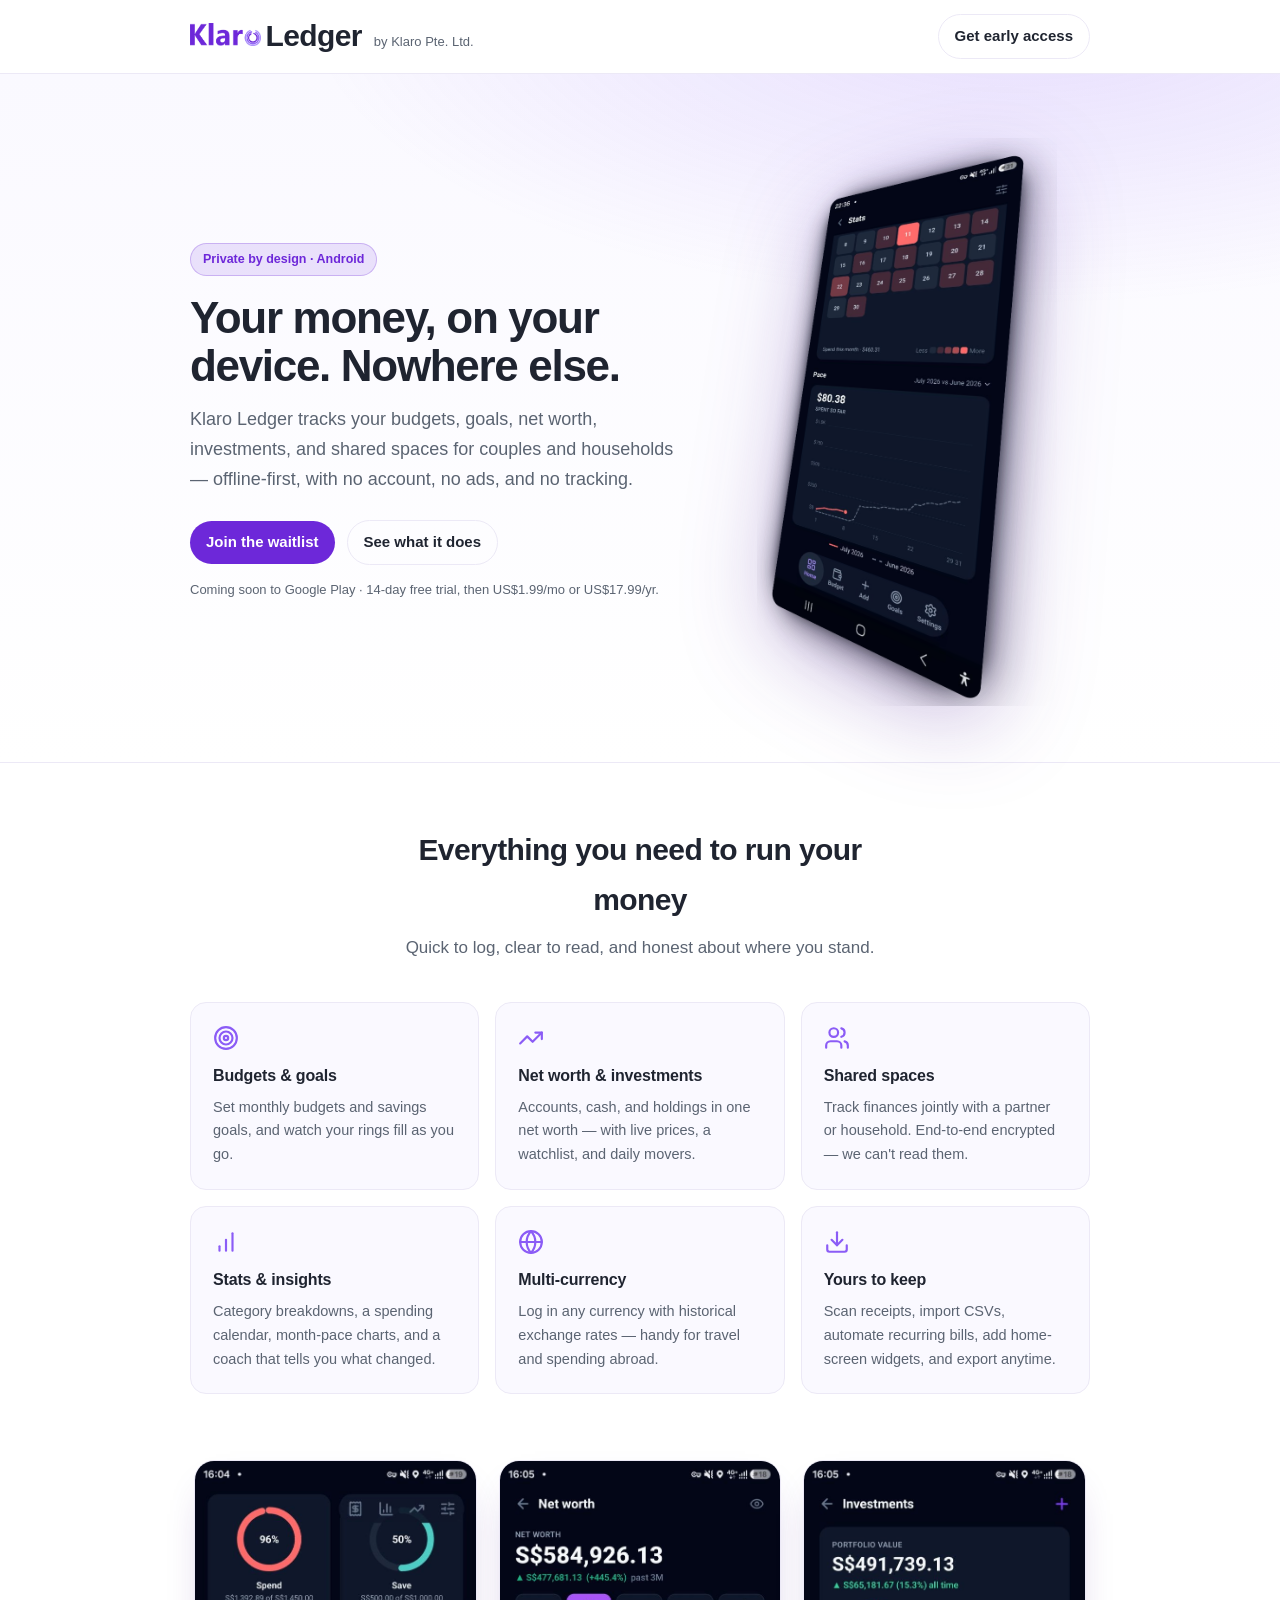
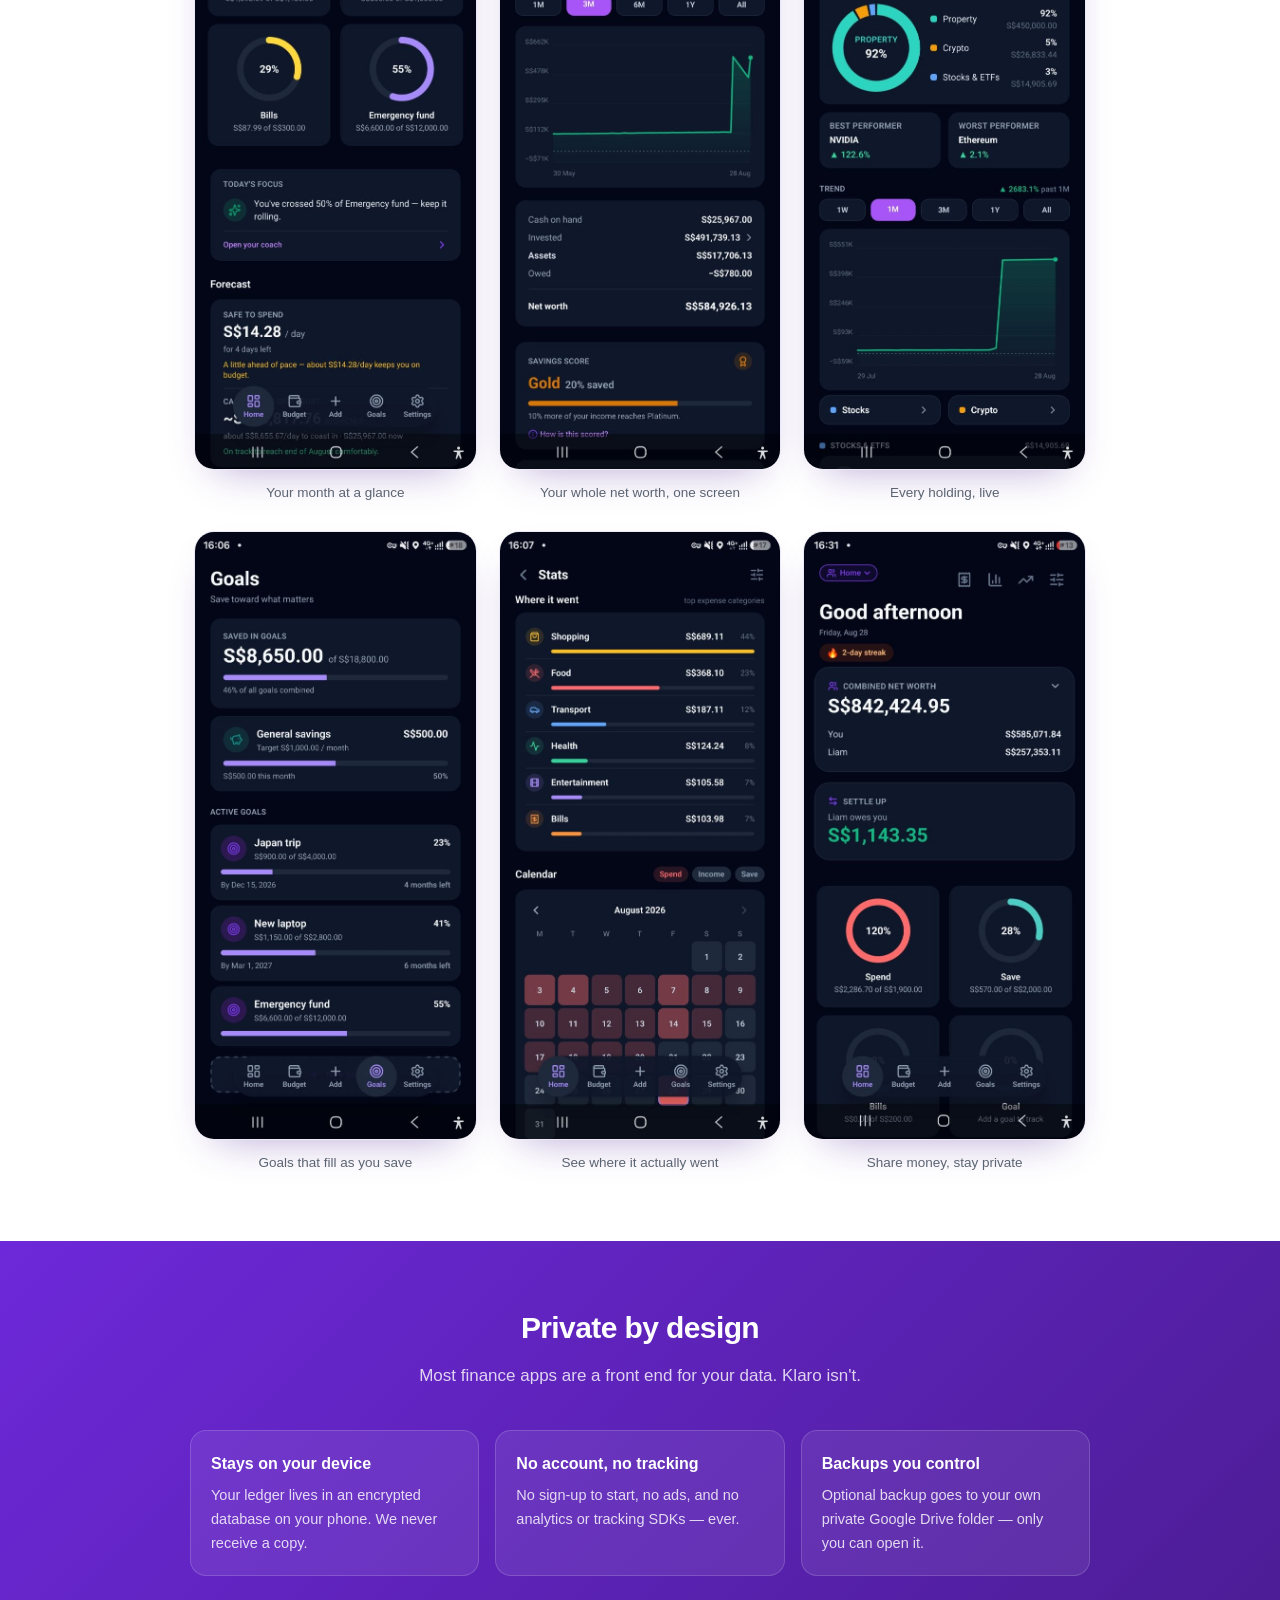
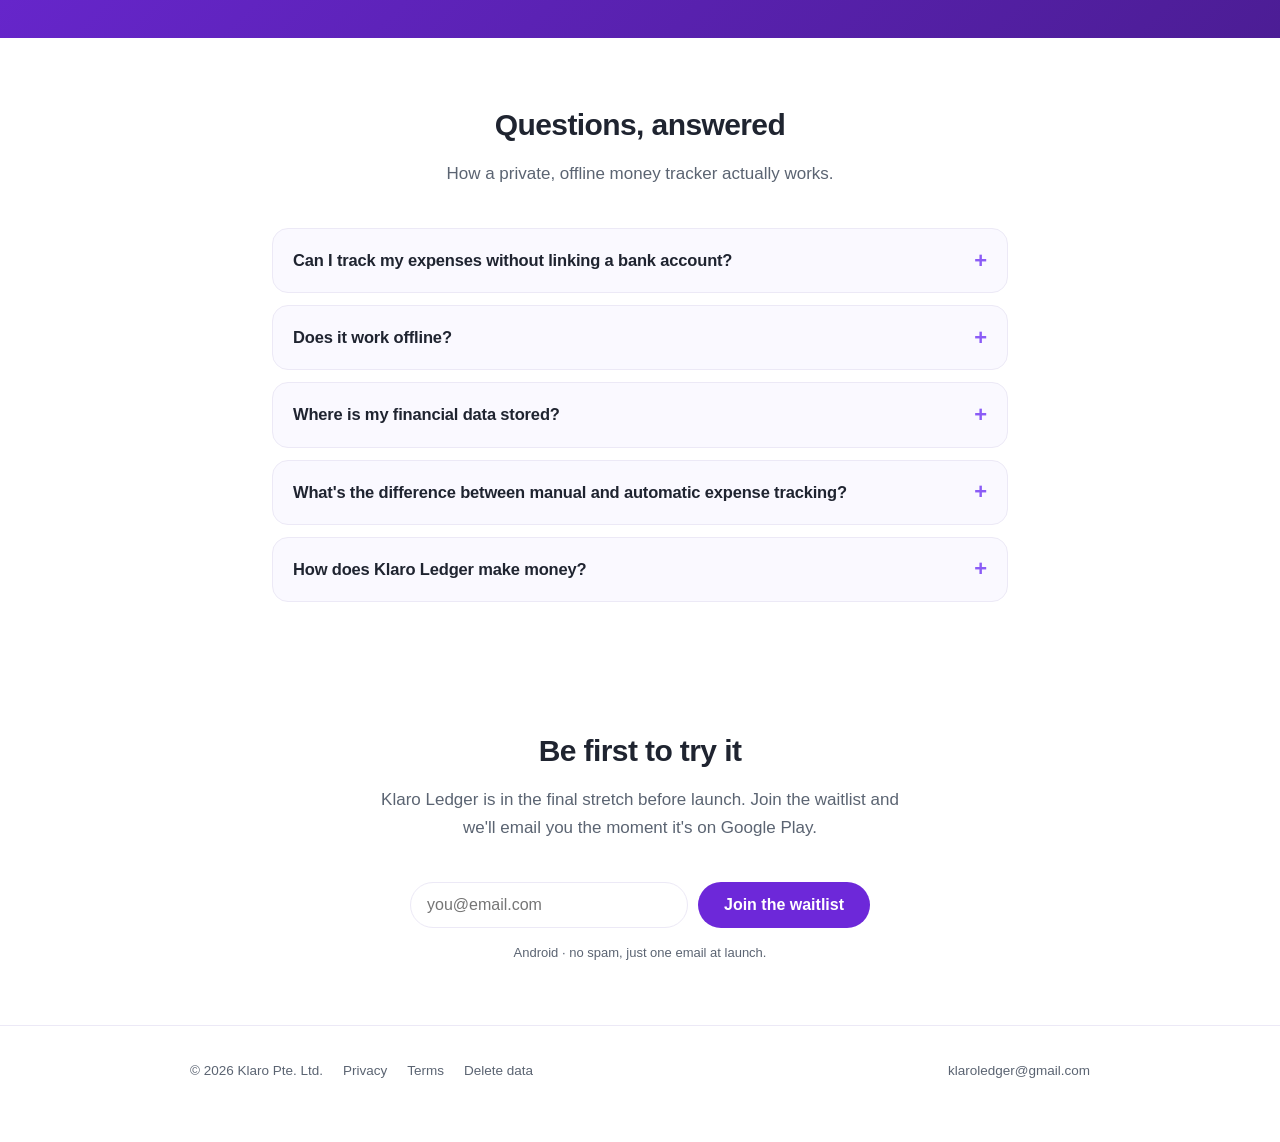
==== index.html @ 4023ab79 "Site: make the wordmark a home link (marketing + legal pages) - Homepage top-left Klaro Ledger wordm" ====
<!doctype html>
<html lang="en">
  <head>
    <meta charset="utf-8" />
    <meta name="viewport" content="width=device-width, initial-scale=1" />
    <meta name="google-site-verification" content="YnybUjIdexVsLjOxASTAoRxeRWciaFhytdAbBJuj0qY" />
    <title>Klaro Ledger</title>
    <meta
      name="description"
      content="Klaro Ledger is a private, offline-first money tracker for Android. Budgets, goals, net worth, and shared spaces — with no account, no ads, and no tracking. By Klaro Pte. Ltd."
    />
    <meta name="theme-color" content="#6d28d9" />
    <!-- Open Graph / social preview -->
    <meta property="og:type" content="website" />
    <meta property="og:title" content="Klaro Ledger — your money, on your device" />
    <meta
      property="og:description"
      content="A private, offline-first money tracker for Android. No account, no ads, no tracking."
    />
    <meta property="og:site_name" content="Klaro Ledger" />
    <!-- ?v=2 busts social-scraper caches when the card art changes -->
    <meta property="og:image" content="https://klaroledger.app/assets/og.png?v=2" />
    <meta property="og:image:width" content="1200" />
    <meta property="og:image:height" content="630" />
    <meta property="og:image:alt" content="Klaro Ledger — private, offline-first money tracker" />
    <meta property="og:url" content="https://klaroledger.app/" />
    <meta name="twitter:card" content="summary_large_image" />
    <meta name="twitter:image" content="https://klaroledger.app/assets/og.png?v=2" />
    <link rel="icon" type="image/png" href="assets/icon.png" />
    <link rel="apple-touch-icon" href="assets/icon.png" />
    <link rel="canonical" href="https://klaroledger.app/" />
    <!-- Structured data: helps Google understand the app + can win rich results -->
    <script type="application/ld+json">
      {
        "@context": "https://schema.org",
        "@graph": [
          {
            "@type": "WebSite",
            "@id": "https://klaroledger.app/#website",
            "url": "https://klaroledger.app/",
            "name": "Klaro Ledger",
            "publisher": { "@id": "https://klaroledger.app/#org" }
          },
          {
            "@type": "Organization",
            "@id": "https://klaroledger.app/#org",
            "name": "Klaro Pte. Ltd.",
            "url": "https://klaroledger.app/",
            "logo": "https://klaroledger.app/assets/icon.png",
            "email": "klaroledger@gmail.com"
          },
          {
            "@type": "SoftwareApplication",
            "name": "Klaro Ledger",
            "operatingSystem": "Android",
            "applicationCategory": "FinanceApplication",
            "description": "A private, offline-first money tracker for Android. Budgets, goals, net worth, and shared spaces — with no account, no ads, and no tracking.",
            "url": "https://klaroledger.app/",
            "image": "https://klaroledger.app/assets/og.png",
            "publisher": { "@id": "https://klaroledger.app/#org" },
            "offers": { "@type": "Offer", "price": "1.99", "priceCurrency": "USD" }
          }
        ]
      }
    </script>
    <style>
      :root {
        --brand: #6d28d9;
        --brand-deep: #4c1d95;
        --brand-soft: #8b5cf6;
        --bg: #ffffff;
        --fg: #1f2430;
        --muted: #5b6472;
        --card: #faf9ff;
        --border: #ece9f6;
        --accent: #10b981;
      }
      @media (prefers-color-scheme: dark) {
        :root {
          --bg: #0f1115;
          --fg: #e8e9ee;
          --muted: #a0a6b2;
          --card: #161922;
          --border: #262b37;
          --brand-soft: #a78bfa;
        }
      }
      * { box-sizing: border-box; }
      html { -webkit-text-size-adjust: 100%; scroll-behavior: smooth; }
      body {
        margin: 0;
        background: var(--bg);
        color: var(--fg);
        font: 16px/1.65 -apple-system, BlinkMacSystemFont, "Segoe UI", Roboto,
          Helvetica, Arial, sans-serif;
      }
      a { color: var(--brand-soft); }
      .container { max-width: 940px; margin: 0 auto; padding: 0 20px; }

      /* Top bar */
      .topbar {
        border-bottom: 1px solid var(--border);
        position: sticky;
        top: 0;
        background: color-mix(in srgb, var(--bg) 88%, transparent);
        backdrop-filter: blur(8px);
        z-index: 5;
      }
      .topbar .container {
        display: flex;
        align-items: center;
        gap: 12px;
        padding-top: 14px;
        padding-bottom: 14px;
      }
      /* Brand + attribution share a baseline (tag on the wordmark's bottom),
         and the wrapper stays vertically centered in the bar as one unit. */
      .brandrow { display: flex; align-items: baseline; gap: 12px; }
      .brandmark { font-weight: 800; letter-spacing: -0.02em; font-size: 19px; }
      .brandmark .k { color: var(--brand); }
      /* Wordmark logo ("Klaro" with the ring-o) + aligned "Ledger" text. */
      /* Baseline-align the tight (padding-free) logo with "Ledger": an <img>'s
         baseline is its bottom edge, and the logo is cropped so its bottom ~=
         the "Klar" baseline — so both words share a true baseline, no nudge. */
      .brand { display: flex; align-items: baseline; gap: 4px; text-decoration: none; cursor: pointer; }
      .brand:hover { opacity: 0.82; }
      .wordlogo { height: 23px; display: block; }
      .ledger {
        font-weight: 700;
        font-size: 30px;
        letter-spacing: -0.02em;
        color: var(--fg);
        line-height: 1;
      }
      .topbar .tag { color: var(--muted); font-size: 13px; }
      .topbar .spacer { margin-left: auto; }
      .btn {
        display: inline-block;
        background: var(--brand);
        color: #fff;
        text-decoration: none;
        font-weight: 600;
        font-size: 15px;
        padding: 9px 16px;
        border-radius: 999px;
        border: 0;
        cursor: pointer;
      }
      .btn:hover { background: var(--brand-deep); }
      .btn.ghost {
        background: transparent;
        color: var(--fg);
        border: 1px solid var(--border);
      }
      .btn.ghost:hover { border-color: var(--brand-soft); }

      /* Launch-state toggle. <body class="prelaunch"> shows the waitlist CTAs;
         change it to class="launched" the day the app is live on Google Play
         to reveal the download badge instead. Both variants stay in the DOM,
         so they can never drift out of sync. */
      .launched .prelaunch-only { display: none; }
      .prelaunch .launch-only { display: none; }

      /* Google Play download badge (placeholder art — the two-line label is
         the recognisable part; for strict brand compliance, swap this anchor's
         contents for Google's official badge PNG and keep the href). */
      .play-badge {
        display: inline-flex;
        align-items: center;
        gap: 11px;
        background: #000;
        color: #fff;
        text-decoration: none;
        border: 1px solid rgba(255, 255, 255, 0.22);
        border-radius: 12px;
        padding: 9px 20px 9px 16px;
      }
      .play-badge:hover { background: #141414; }
      .play-badge svg { width: 21px; height: 23px; display: block; }
      .play-badge .pb-text { display: flex; flex-direction: column; text-align: left; line-height: 1.15; }
      .play-badge .pb-text small { font-size: 10px; letter-spacing: 0.06em; text-transform: uppercase; opacity: 0.85; }
      .play-badge .pb-text strong { font-size: 18px; font-weight: 600; letter-spacing: -0.01em; }

      /* Hero */
      .hero {
        background:
          radial-gradient(1200px 500px at 80% -10%, rgba(139, 92, 246, 0.18), transparent 60%),
          linear-gradient(180deg, var(--card), var(--bg));
        border-bottom: 1px solid var(--border);
        padding: 64px 0 56px;
      }
      .hero .grid {
        display: grid;
        grid-template-columns: 1.15fr 0.85fr;
        gap: 40px;
        align-items: center;
      }
      .pill {
        display: inline-block;
        font-size: 12.5px;
        font-weight: 600;
        color: var(--brand);
        background: color-mix(in srgb, var(--brand) 12%, transparent);
        border: 1px solid color-mix(in srgb, var(--brand) 26%, transparent);
        padding: 5px 12px;
        border-radius: 999px;
        margin-bottom: 18px;
      }
      h1 {
        font-size: 44px;
        line-height: 1.08;
        letter-spacing: -0.03em;
        margin: 0 0 16px;
      }
      .hero p.sub { font-size: 18px; color: var(--muted); margin: 0 0 26px; max-width: 30em; }
      .cta-row { display: flex; flex-wrap: wrap; gap: 12px; align-items: center; }
      .cta-note { color: var(--muted); font-size: 13px; margin-top: 14px; }

      /* Phone / rings art */
      .art { display: flex; justify-content: center; }
      .hero-mock {
        width: 300px;
        max-width: 82vw;
        height: auto;
        display: block;
        filter: drop-shadow(0 22px 44px rgba(76, 29, 149, 0.32));
      }

      /* App icon in the top bar */
      .appicon {
        width: 26px;
        height: 26px;
        border-radius: 7px;
        display: block;
      }

      /* Screenshot gallery */
      .shots {
        display: grid;
        grid-template-columns: repeat(3, 1fr);
        gap: 26px 22px;
        padding: 4px;
      }
      .shots figure {
        margin: 0;
        text-align: center;
      }
      .shots img {
        width: 100%;
        border-radius: 20px;
        border: 1px solid var(--border);
        box-shadow: 0 18px 40px -22px rgba(76, 29, 149, 0.45);
        display: block;
      }
      .shots figcaption {
        color: var(--muted);
        font-size: 13.5px;
        margin-top: 12px;
      }

      /* Sections */
      section { padding: 62px 0; }
      .section-head { text-align: center; max-width: 34em; margin: 0 auto 40px; }
      .section-head h2 {
        font-size: 30px;
        letter-spacing: -0.02em;
        margin: 0 0 10px;
      }
      .section-head p { color: var(--muted); margin: 0; font-size: 17px; }

      .features {
        display: grid;
        grid-template-columns: repeat(3, 1fr);
        gap: 16px;
      }
      .feature {
        background: var(--card);
        border: 1px solid var(--border);
        border-radius: 16px;
        padding: 22px;
      }
      .feature .ico { line-height: 0; }
      .feature .ico svg {
        width: 26px;
        height: 26px;
        color: var(--brand-soft);
      }
      .feature h3 { font-size: 16px; margin: 12px 0 6px; letter-spacing: -0.01em; }
      .feature p { color: var(--muted); font-size: 14.5px; margin: 0; }

      /* Privacy band */
      .privacy {
        background: linear-gradient(135deg, var(--brand), var(--brand-deep));
        color: #fff;
      }
      .privacy .section-head h2 { color: #fff; }
      .privacy .section-head p { color: rgba(255, 255, 255, 0.8); }
      .privacy .points {
        display: grid;
        grid-template-columns: repeat(3, 1fr);
        gap: 16px;
      }
      .privacy .point {
        background: rgba(255, 255, 255, 0.08);
        border: 1px solid rgba(255, 255, 255, 0.16);
        border-radius: 16px;
        padding: 20px;
      }
      .privacy .point h3 { margin: 0 0 6px; font-size: 16px; }
      .privacy .point p { margin: 0; color: rgba(255, 255, 255, 0.82); font-size: 14.5px; }

      /* FAQ (native <details> accordion: content stays in the DOM, crawlable) */
      .faq-list { max-width: 46em; margin: 0 auto; display: grid; gap: 12px; }
      .faq-item {
        background: var(--card);
        border: 1px solid var(--border);
        border-radius: 16px;
      }
      .faq-item > summary {
        cursor: pointer;
        list-style: none;
        padding: 18px 20px;
        font-weight: 600;
        font-size: 16.5px;
        letter-spacing: -0.01em;
        display: flex;
        align-items: center;
        justify-content: space-between;
        gap: 16px;
      }
      .faq-item > summary::-webkit-details-marker { display: none; }
      .faq-item > summary::after {
        content: "+";
        color: var(--brand-soft);
        font-size: 22px;
        line-height: 1;
        transition: transform 0.2s ease;
      }
      .faq-item[open] > summary::after { transform: rotate(45deg); }
      .faq-item > .faq-a {
        padding: 0 20px 18px;
        margin: 0;
        color: var(--muted);
        font-size: 15px;
        line-height: 1.6;
        text-align: justify;
        -webkit-hyphens: auto;
        hyphens: auto;
      }

      /* Waitlist */
      .waitlist { text-align: center; }
      .waitlist .btn { font-size: 16px; padding: 13px 26px; }
      .wl-form {
        display: flex;
        gap: 10px;
        justify-content: center;
        flex-wrap: wrap;
        max-width: 460px;
        margin: 0 auto;
      }
      .wl-input {
        flex: 1 1 240px;
        min-width: 0;
        font-size: 16px;
        padding: 13px 16px;
        border-radius: 999px;
        border: 1px solid var(--border);
        background: var(--bg);
        color: var(--fg);
      }
      .wl-input:focus {
        outline: none;
        border-color: var(--brand-soft);
        box-shadow: 0 0 0 3px color-mix(in srgb, var(--brand) 22%, transparent);
      }
      .wl-btn { font-size: 16px; padding: 13px 26px; white-space: nowrap; }
      .wl-btn:disabled { opacity: 0.6; cursor: default; }
      /* Honeypot — off-screen, never shown to a human. */
      .wl-hp {
        position: absolute;
        left: -9999px;
        width: 1px;
        height: 1px;
        opacity: 0;
      }

      footer {
        border-top: 1px solid var(--border);
        color: var(--muted);
        font-size: 13.5px;
        padding: 34px 0 60px;
      }
      footer .row { display: flex; flex-wrap: wrap; gap: 8px 20px; align-items: center; }
      footer a { color: var(--muted); text-decoration: none; }
      footer a:hover { color: var(--brand-soft); }
      footer .spacer { margin-left: auto; }

      @media (max-width: 760px) {
        .hero { padding: 44px 0 40px; }
        .hero .grid { grid-template-columns: 1fr; gap: 32px; }
        .art { order: -1; }
        h1 { font-size: 34px; }
        .features, .privacy .points { grid-template-columns: 1fr; }
        .shots { grid-template-columns: repeat(2, 1fr); }
        .topbar .tag { display: none; }
      }
    </style>
  </head>
  <body class="prelaunch">
    <!--
      ┌─ LAUNCH-DAY SWAP ─────────────────────────────────────────────────┐
      │ When Klaro Ledger is live on Google Play:                          │
      │   1. Change <body class="prelaunch"> above to class="launched".    │
      │      That's it — hero, top bar, and this section flip to the       │
      │      "Get it on Google Play" download badge automatically.         │
      │   2. (Optional, for brand compliance) drop Google's official badge │
      │      PNG in and swap the .play-badge anchor contents for it.       │
      │   3. The store URL is already wired to the real package            │
      │      (com.klaro.ledger) — nothing to fill in.                      │
      │   4. Email the waitlist that it's live.                            │
      └───────────────────────────────────────────────────────────────────┘
    -->
    <!-- Top bar -->
    <div class="topbar">
      <div class="container">
        <span class="brandrow">
          <a class="brand" href="/" aria-label="Klaro Ledger — home">
            <img class="wordlogo" src="assets/klaro-wordmark.png" alt="Klaro" />
            <span class="ledger">Ledger</span>
          </a>
          <span class="tag">by Klaro Pte. Ltd.</span>
        </span>
        <span class="spacer"></span>
        <a class="btn ghost prelaunch-only" href="#waitlist">Get early access</a>
        <a class="btn launch-only" href="https://play.google.com/store/apps/details?id=com.klaro.ledger">Get it on Google Play</a>
      </div>
    </div>

    <!-- Hero -->
    <header class="hero">
      <div class="container grid">
        <div>
          <span class="pill">Private by design · Android</span>
          <h1>Your money, on your device. Nowhere else.</h1>
          <p class="sub">
            Klaro Ledger tracks your budgets, goals, net worth, investments, and
            shared spaces for couples and households — offline-first, with no
            account, no ads, and no tracking.
          </p>
          <div class="cta-row">
            <a class="btn prelaunch-only" href="#waitlist">Join the waitlist</a>
            <a class="play-badge launch-only" href="https://play.google.com/store/apps/details?id=com.klaro.ledger" aria-label="Get it on Google Play">
              <svg viewBox="0 0 24 24" fill="#fff" aria-hidden="true"><path d="M4 3.5v17a1 1 0 0 0 1.5.87l14-8.5a1 1 0 0 0 0-1.74l-14-8.5A1 1 0 0 0 4 3.5Z"/></svg>
              <span class="pb-text"><small>Get it on</small><strong>Google Play</strong></span>
            </a>
            <a class="btn ghost" href="#features">See what it does</a>
          </div>
          <div class="cta-note prelaunch-only">Coming soon to Google Play · 14-day free trial, then US$1.99/mo or US$17.99/yr.</div>
          <div class="cta-note launch-only">Free on Google Play · 14-day free trial, then US$1.99/mo or US$17.99/yr.</div>
        </div>
        <div class="art">
          <img
            class="hero-mock"
            src="assets/hero-mock.png"
            alt="Klaro Ledger — spending pace chart and calendar heatmap"
          />
        </div>
      </div>
    </header>

    <!-- Features -->
    <section id="features">
      <div class="container">
        <div class="section-head">
          <h2>Everything you need to run your money</h2>
          <p>Quick to log, clear to read, and honest about where you stand.</p>
        </div>
        <div class="features">
          <div class="feature">
            <div class="ico">
              <svg viewBox="0 0 24 24" fill="none" stroke="currentColor" stroke-width="2" stroke-linecap="round" stroke-linejoin="round" aria-hidden="true"><circle cx="12" cy="12" r="10"/><circle cx="12" cy="12" r="6"/><circle cx="12" cy="12" r="2"/></svg>
            </div>
            <h3>Budgets &amp; goals</h3>
            <p>Set monthly budgets and savings goals, and watch your rings fill as you go.</p>
          </div>
          <div class="feature">
            <div class="ico">
              <svg viewBox="0 0 24 24" fill="none" stroke="currentColor" stroke-width="2" stroke-linecap="round" stroke-linejoin="round" aria-hidden="true"><path d="M16 7h6v6"/><path d="m22 7-8.5 8.5-5-5L2 17"/></svg>
            </div>
            <h3>Net worth &amp; investments</h3>
            <p>Accounts, cash, and holdings in one net worth — with live prices, a watchlist, and daily movers.</p>
          </div>
          <div class="feature">
            <div class="ico">
              <svg viewBox="0 0 24 24" fill="none" stroke="currentColor" stroke-width="2" stroke-linecap="round" stroke-linejoin="round" aria-hidden="true"><path d="M16 21v-2a4 4 0 0 0-4-4H6a4 4 0 0 0-4 4v2"/><circle cx="9" cy="7" r="4"/><path d="M22 21v-2a4 4 0 0 0-3-3.87"/><path d="M16 3.13a4 4 0 0 1 0 7.75"/></svg>
            </div>
            <h3>Shared spaces</h3>
            <p>Track finances jointly with a partner or household. End-to-end encrypted — we can't read them.</p>
          </div>
          <div class="feature">
            <div class="ico">
              <svg viewBox="0 0 24 24" fill="none" stroke="currentColor" stroke-width="2" stroke-linecap="round" stroke-linejoin="round" aria-hidden="true"><line x1="12" x2="12" y1="20" y2="10"/><line x1="18" x2="18" y1="20" y2="4"/><line x1="6" x2="6" y1="20" y2="16"/></svg>
            </div>
            <h3>Stats &amp; insights</h3>
            <p>Category breakdowns, a spending calendar, month-pace charts, and a coach that tells you what changed.</p>
          </div>
          <div class="feature">
            <div class="ico">
              <svg viewBox="0 0 24 24" fill="none" stroke="currentColor" stroke-width="2" stroke-linecap="round" stroke-linejoin="round" aria-hidden="true"><circle cx="12" cy="12" r="10"/><path d="M12 2a14.5 14.5 0 0 0 0 20 14.5 14.5 0 0 0 0-20"/><path d="M2 12h20"/></svg>
            </div>
            <h3>Multi-currency</h3>
            <p>Log in any currency with historical exchange rates — handy for travel and spending abroad.</p>
          </div>
          <div class="feature">
            <div class="ico">
              <svg viewBox="0 0 24 24" fill="none" stroke="currentColor" stroke-width="2" stroke-linecap="round" stroke-linejoin="round" aria-hidden="true"><path d="M21 15v4a2 2 0 0 1-2 2H5a2 2 0 0 1-2-2v-4"/><path d="m7 10 5 5 5-5"/><path d="M12 15V3"/></svg>
            </div>
            <h3>Yours to keep</h3>
            <p>Scan receipts, import CSVs, automate recurring bills, add home-screen widgets, and export anytime.</p>
          </div>
        </div>
      </div>
    </section>

    <!-- Screenshots -->
    <section id="screens" style="padding-top: 0">
      <div class="container">
        <div class="shots">
          <figure>
            <img src="assets/shot-1.jpg" alt="Home screen with budget rings, today's focus, and a safe-to-spend forecast" />
            <figcaption>Your month at a glance</figcaption>
          </figure>
          <figure>
            <img src="assets/shot-2.jpg" alt="Net worth screen with accounts, cash, and investments" />
            <figcaption>Your whole net worth, one screen</figcaption>
          </figure>
          <figure>
            <img src="assets/shot-3.jpg" alt="Investments screen with portfolio value, holdings, and trend chart" />
            <figcaption>Every holding, live</figcaption>
          </figure>
          <figure>
            <img src="assets/shot-4.jpg" alt="Savings goals with progress rings" />
            <figcaption>Goals that fill as you save</figcaption>
          </figure>
          <figure>
            <img src="assets/shot-5.jpg" alt="Stats with category breakdown, calendar heatmap, and month pace" />
            <figcaption>See where it actually went</figcaption>
          </figure>
          <figure>
            <img src="assets/shot-6.jpg" alt="Shared space for couples and households, end-to-end encrypted" />
            <figcaption>Share money, stay private</figcaption>
          </figure>
        </div>
      </div>
    </section>

    <!-- Privacy band -->
    <section class="privacy">
      <div class="container">
        <div class="section-head">
          <h2>Private by design</h2>
          <p>Most finance apps are a front end for your data. Klaro isn't.</p>
        </div>
        <div class="points">
          <div class="point">
            <h3>Stays on your device</h3>
            <p>Your ledger lives in an encrypted database on your phone. We never receive a copy.</p>
          </div>
          <div class="point">
            <h3>No account, no tracking</h3>
            <p>No sign-up to start, no ads, and no analytics or tracking SDKs — ever.</p>
          </div>
          <div class="point">
            <h3>Backups you control</h3>
            <p>Optional backup goes to your own private Google Drive folder — only you can open it.</p>
          </div>
        </div>
      </div>
    </section>

    <!-- FAQ -->
    <section id="faq">
      <div class="container">
        <div class="section-head">
          <h2>Questions, answered</h2>
          <p>How a private, offline money tracker actually works.</p>
        </div>
        <div class="faq-list">
          <details class="faq-item">
            <summary>Can I track my expenses without linking a bank account?</summary>
            <p class="faq-a">
              Yes. Klaro Ledger uses fast manual entry instead of bank connections — a
              transaction takes a few seconds to add, and no banking login ever goes into
              the app. Your credentials stay with your bank, and Klaro never needs
              read-access to your accounts.
            </p>
          </details>
          <details class="faq-item">
            <summary>Does it work offline?</summary>
            <p class="faq-a">
              Yes — Klaro is offline-first. Adding transactions, budgets, goals, and every
              chart all run on your phone, with no internet connection and no server
              round-trip. It's just as fast on a plane or with no signal.
            </p>
          </details>
          <details class="faq-item">
            <summary>Where is my financial data stored?</summary>
            <p class="faq-a">
              On your device only, in an encrypted database — there's no account and no
              cloud copy by default. If you turn on backup, it goes to your own private
              Google Drive folder, encrypted so only you can open it.
            </p>
          </details>
          <details class="faq-item">
            <summary>What's the difference between manual and automatic expense tracking?</summary>
            <p class="faq-a">
              Automatic apps link to your bank and import transactions for you. That's
              convenient, but it means handing over your banking credentials and, usually,
              your spending data to their servers. Manual tracking — how Klaro works — means
              you log each expense yourself: a little more effort, but nothing about your
              accounts is shared, and logging each one keeps you close to where your money
              is going.
            </p>
          </details>
          <details class="faq-item">
            <summary>How does Klaro Ledger make money?</summary>
            <p class="faq-a">
              A simple subscription — US$1.99/month or US$17.99/year, with a 14-day free
              trial. That's the whole model: no ads, no trackers, and nothing about your
              spending is ever sold or shared. You pay for the app, so your data doesn't
              have to — which is why it can stay on your device.
            </p>
          </details>
        </div>
      </div>
    </section>
    <script type="application/ld+json">
      {
        "@context": "https://schema.org",
        "@type": "FAQPage",
        "mainEntity": [
          {
            "@type": "Question",
            "name": "Can I track my expenses without linking a bank account?",
            "acceptedAnswer": {
              "@type": "Answer",
              "text": "Yes. Klaro Ledger uses fast manual entry instead of bank connections — a transaction takes a few seconds to add, and no banking login ever goes into the app. Your credentials stay with your bank, and Klaro never needs read-access to your accounts."
            }
          },
          {
            "@type": "Question",
            "name": "Does it work offline?",
            "acceptedAnswer": {
              "@type": "Answer",
              "text": "Yes — Klaro is offline-first. Adding transactions, budgets, goals, and every chart all run on your phone, with no internet connection and no server round-trip. It's just as fast on a plane or with no signal."
            }
          },
          {
            "@type": "Question",
            "name": "Where is my financial data stored?",
            "acceptedAnswer": {
              "@type": "Answer",
              "text": "On your device only, in an encrypted database — there's no account and no cloud copy by default. If you turn on backup, it goes to your own private Google Drive folder, encrypted so only you can open it."
            }
          },
          {
            "@type": "Question",
            "name": "What's the difference between manual and automatic expense tracking?",
            "acceptedAnswer": {
              "@type": "Answer",
              "text": "Automatic apps link to your bank and import transactions for you. That's convenient, but it means handing over your banking credentials and, usually, your spending data to their servers. Manual tracking — how Klaro works — means you log each expense yourself: a little more effort, but nothing about your accounts is shared, and logging each one keeps you close to where your money is going."
            }
          },
          {
            "@type": "Question",
            "name": "How does Klaro Ledger make money?",
            "acceptedAnswer": {
              "@type": "Answer",
              "text": "A simple subscription — US$1.99/month or US$17.99/year, with a 14-day free trial. That's the whole model: no ads, no trackers, and nothing about your spending is ever sold or shared. You pay for the app, so your data doesn't have to — which is why it can stay on your device."
            }
          }
        ]
      }
    </script>

    <!-- Waitlist -->
    <section id="waitlist" class="waitlist">
      <div class="container">
        <div class="section-head prelaunch-only">
          <h2>Be first to try it</h2>
          <p>
            Klaro Ledger is in the final stretch before launch. Join the waitlist
            and we'll email you the moment it's on Google Play.
          </p>
        </div>
        <div class="section-head launch-only">
          <h2>Get Klaro Ledger</h2>
          <p>Free on Google Play, with a 14-day trial. Want release notes by email? Drop yours below.</p>
        </div>
        <div class="launch-only" style="margin: 0 0 22px">
          <a class="play-badge" href="https://play.google.com/store/apps/details?id=com.klaro.ledger" aria-label="Get it on Google Play">
            <svg viewBox="0 0 24 24" fill="#fff" aria-hidden="true"><path d="M4 3.5v17a1 1 0 0 0 1.5.87l14-8.5a1 1 0 0 0 0-1.74l-14-8.5A1 1 0 0 0 4 3.5Z"/></svg>
            <span class="pb-text"><small>Get it on</small><strong>Google Play</strong></span>
          </a>
        </div>
        <form id="waitlist-form" class="wl-form" novalidate>
          <input
            class="wl-input"
            type="email"
            name="email"
            required
            placeholder="you@email.com"
            autocomplete="email"
            aria-label="Email address"
          />
          <!-- Honeypot: bots fill this; humans never see it. -->
          <input
            class="wl-hp"
            type="text"
            name="website"
            tabindex="-1"
            autocomplete="off"
            aria-hidden="true"
          />
          <button class="btn wl-btn" type="submit">Join the waitlist</button>
        </form>
        <div id="wl-msg" class="cta-note" role="status" aria-live="polite">
          Android · no spam, just one email at launch.
        </div>
      </div>
    </section>

    <!-- Footer -->
    <footer>
      <div class="container row">
        <span>&copy; 2026 Klaro Pte. Ltd.</span>
        <a href="/privacy.html">Privacy</a>
        <a href="/terms.html">Terms</a>
        <a href="/delete-account.html">Delete data</a>
        <span class="spacer"></span>
        <a href="mailto:klaroledger@gmail.com">klaroledger@gmail.com</a>
      </div>
    </footer>

    <script>
      (function () {
        var form = document.getElementById("waitlist-form");
        var msg = document.getElementById("wl-msg");
        var ENDPOINT = "https://klaro-waitlist.klaroledger.workers.dev/waitlist";
        if (!form) return;
        form.addEventListener("submit", function (e) {
          e.preventDefault();
          var email = (form.email.value || "").trim();
          if (!email) {
            msg.textContent = "Please enter your email.";
            return;
          }
          var btn = form.querySelector("button");
          btn.disabled = true;
          btn.textContent = "Joining…";
          fetch(ENDPOINT, {
            method: "POST",
            headers: { "content-type": "application/json" },
            body: JSON.stringify({
              email: email,
              website: form.website.value,
              source: "landing",
            }),
          })
            .then(function (r) {
              return r.json().catch(function () {
                return {};
              });
            })
            .then(function (data) {
              if (data && data.ok) {
                form.style.display = "none";
                msg.textContent =
                  "You're on the list — we'll email you at launch. 🎉";
              } else {
                btn.disabled = false;
                btn.textContent = "Join the waitlist";
                msg.textContent =
                  data && data.error === "invalid_email"
                    ? "That email doesn't look right — mind checking it?"
                    : "Something went wrong. Try again, or email klaroledger@gmail.com.";
              }
            })
            .catch(function () {
              btn.disabled = false;
              btn.textContent = "Join the waitlist";
              msg.textContent =
                "Network hiccup. Try again, or email klaroledger@gmail.com.";
            });
        });
      })();
    </script>
  </body>
</html>
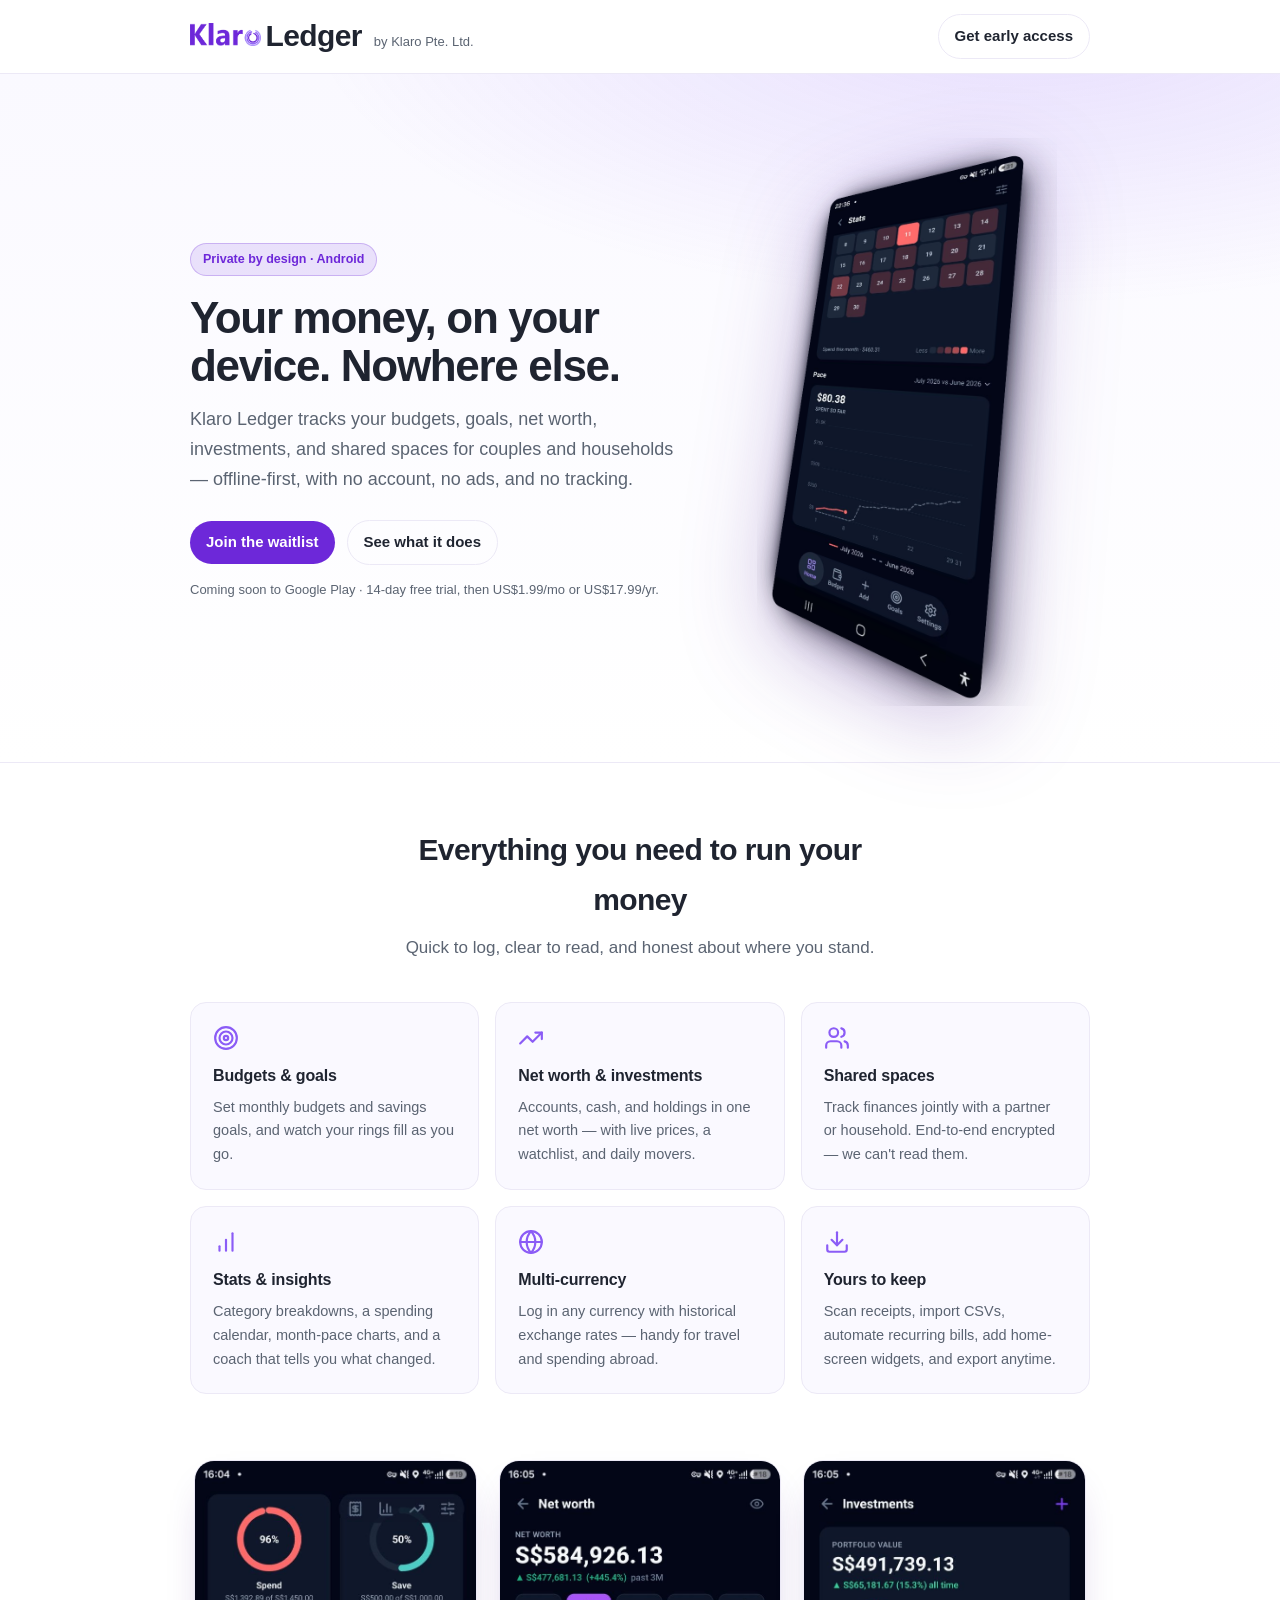
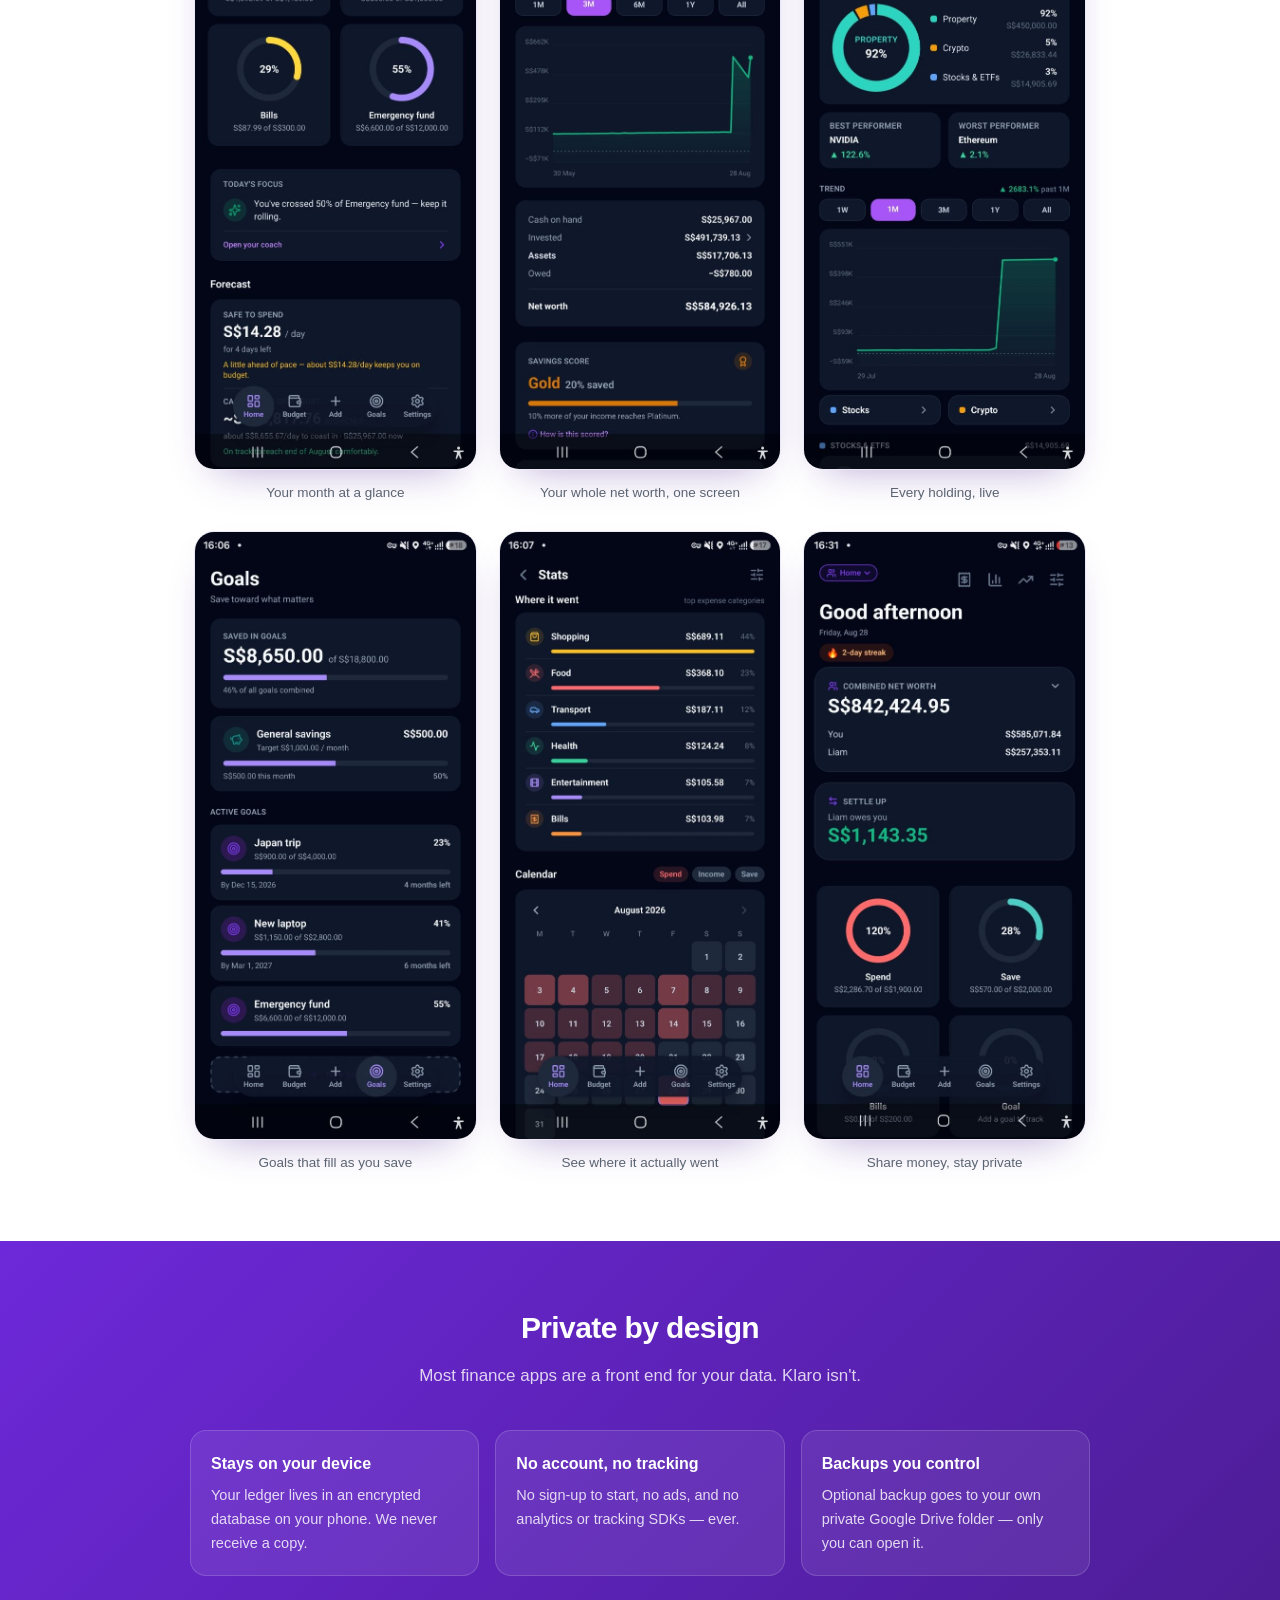
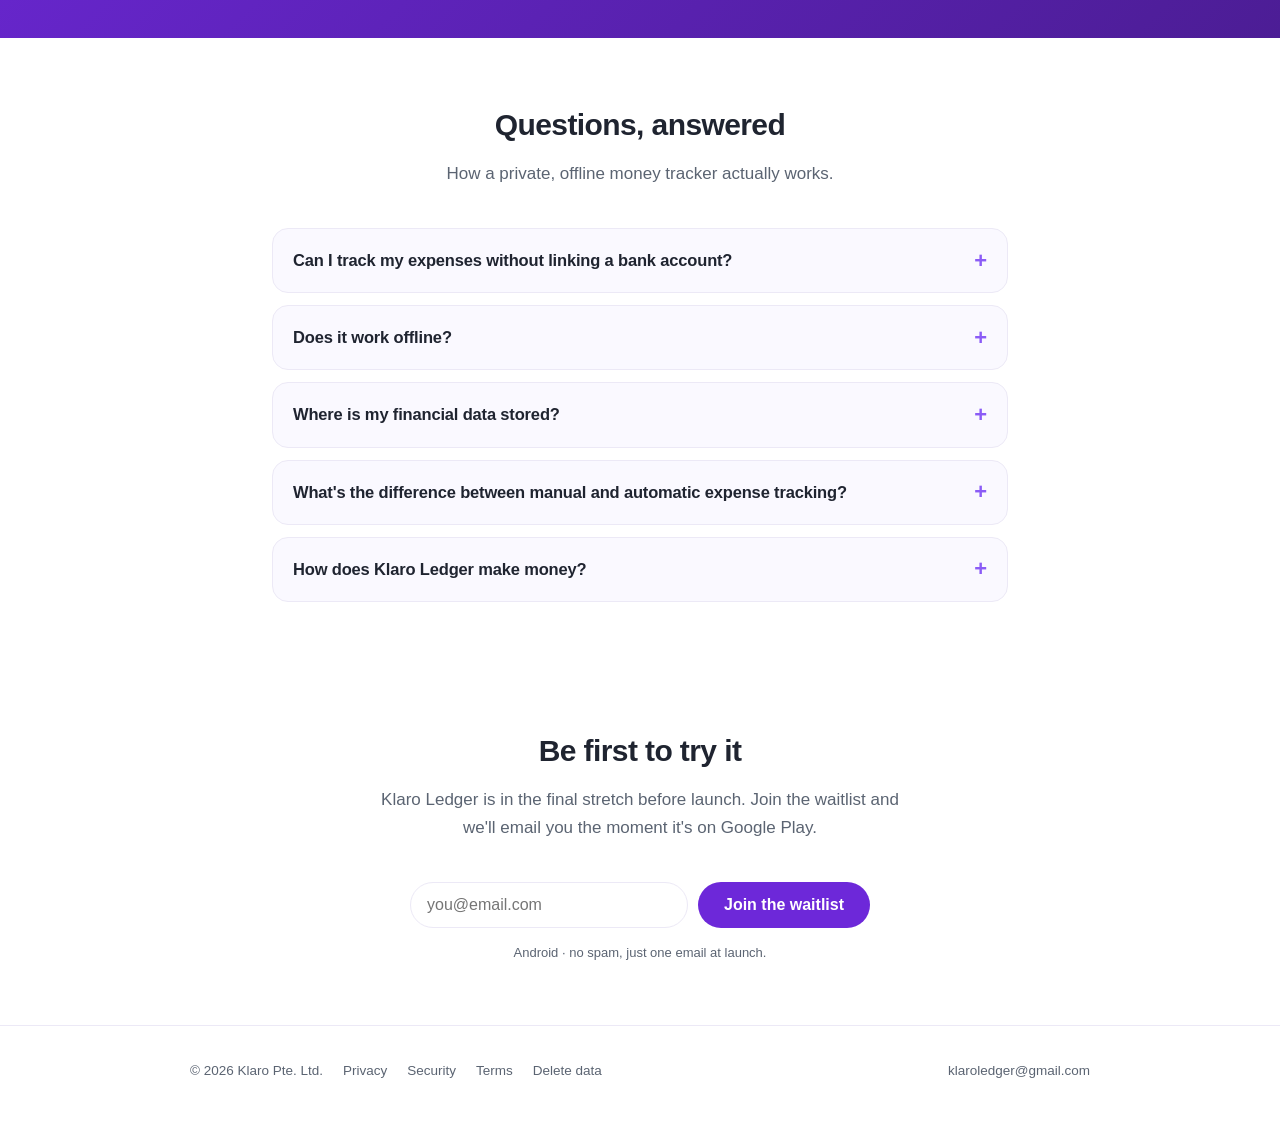
==== commit d9fbd0ee: "Site: add Security/encryption trust page + close PDPA/GDPR policy gaps - New security.html: plain-la" ====
--- a/index.html
+++ b/index.html
@@ -736,6 +736,7 @@
       <div class="container row">
         <span>&copy; 2026 Klaro Pte. Ltd.</span>
         <a href="/privacy.html">Privacy</a>
+        <a href="/security.html">Security</a>
         <a href="/terms.html">Terms</a>
         <a href="/delete-account.html">Delete data</a>
         <span class="spacer"></span>
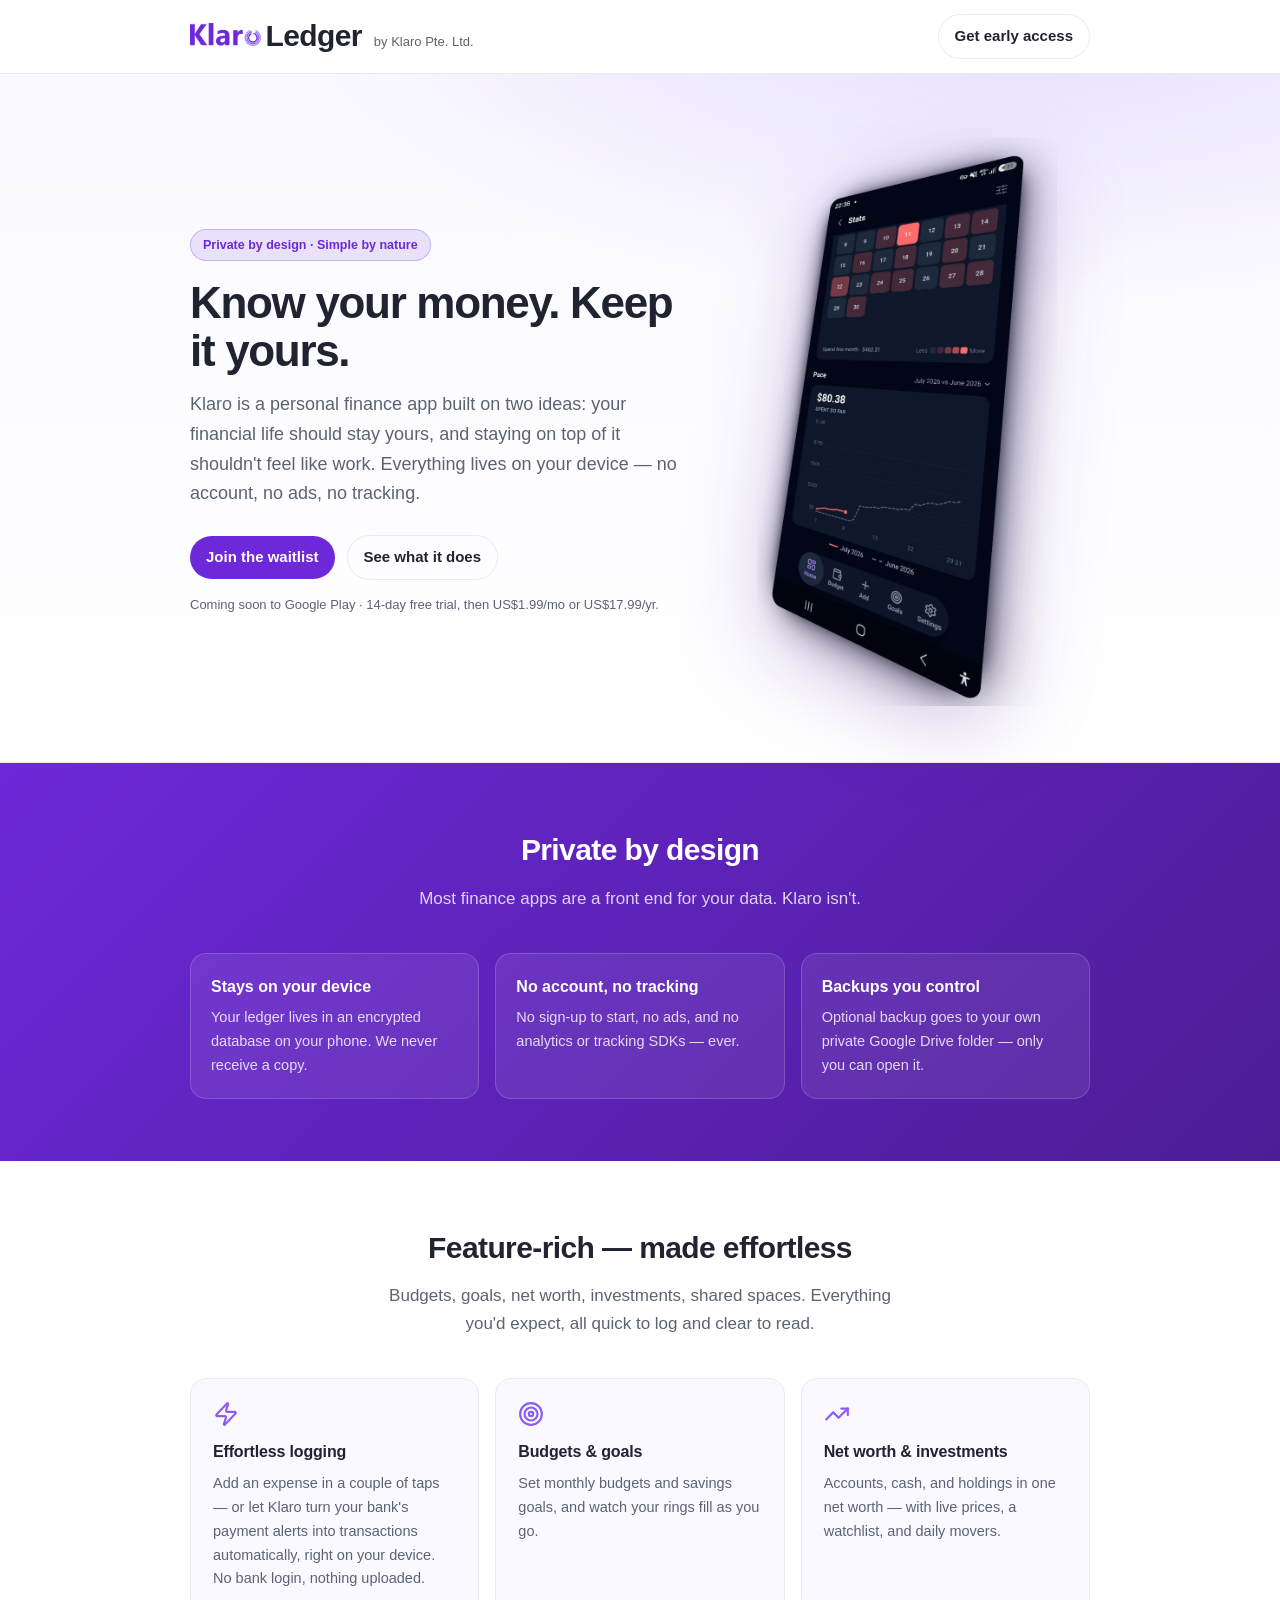
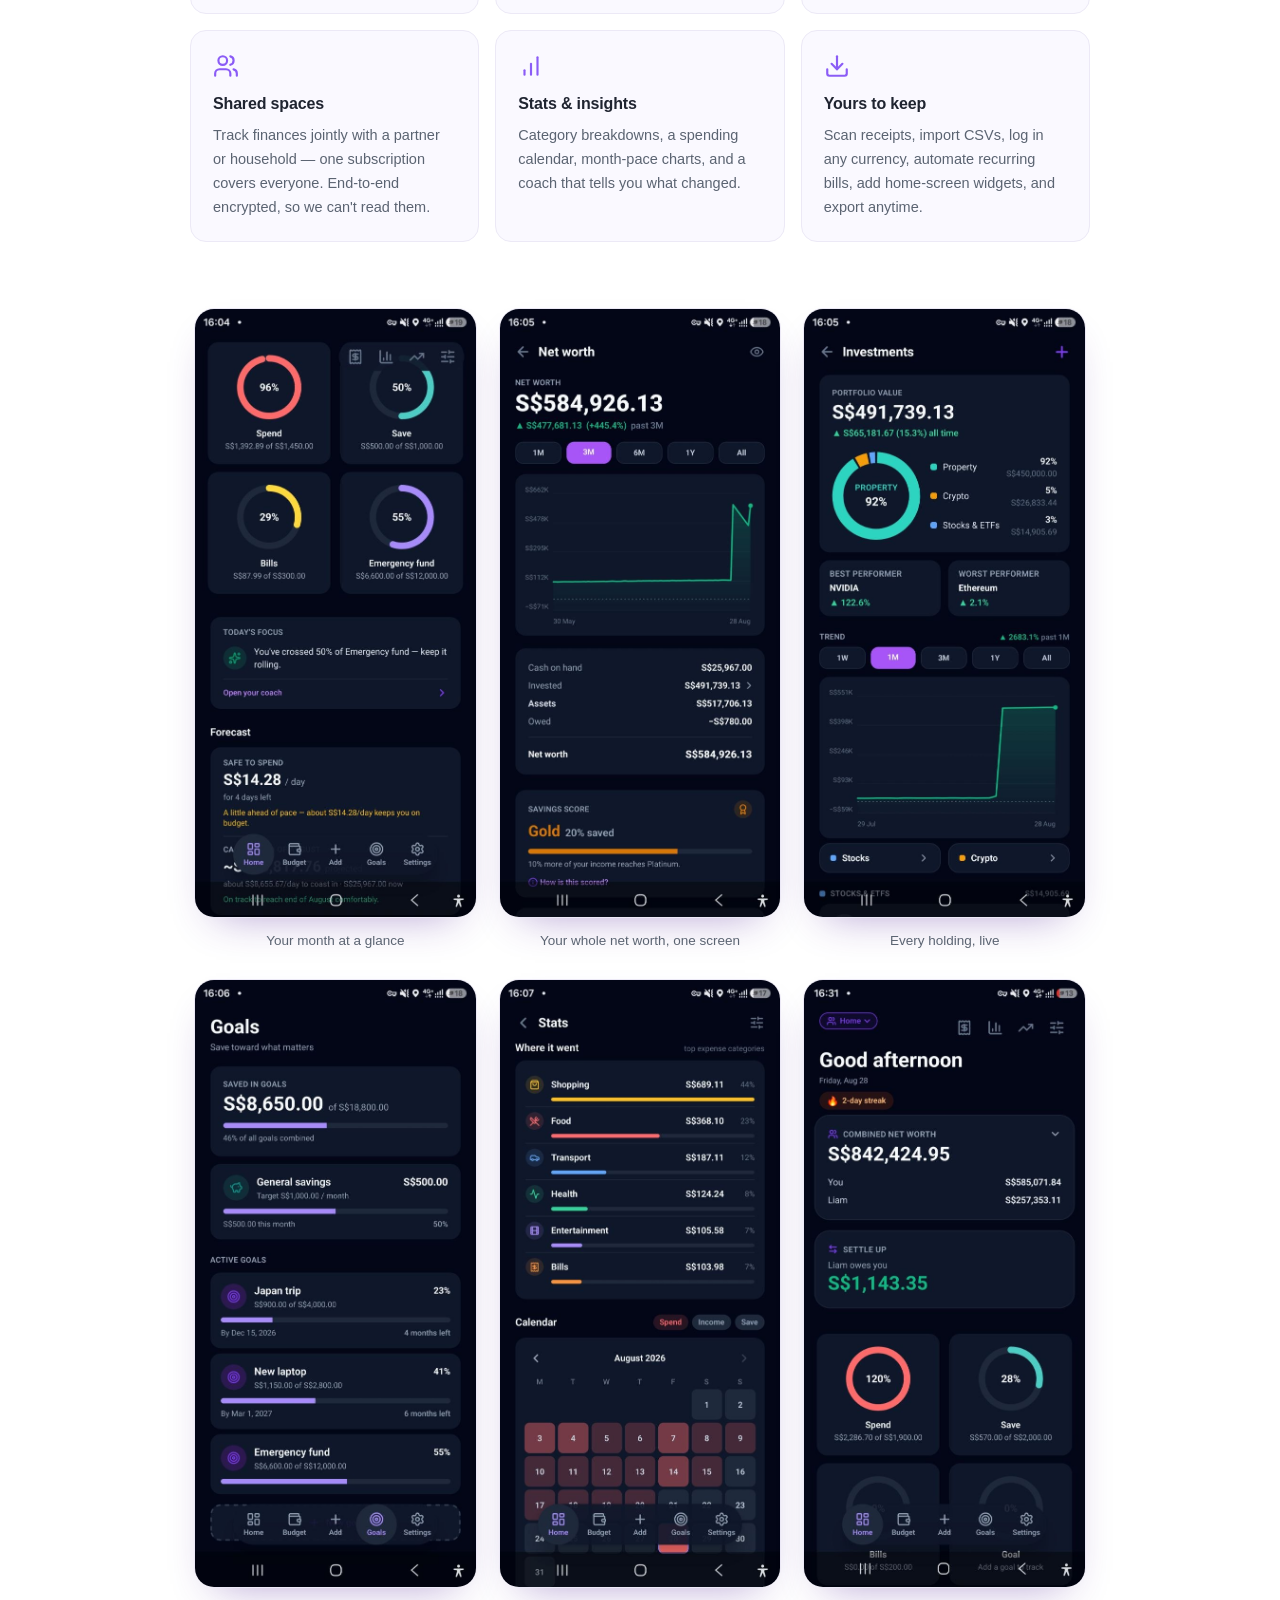
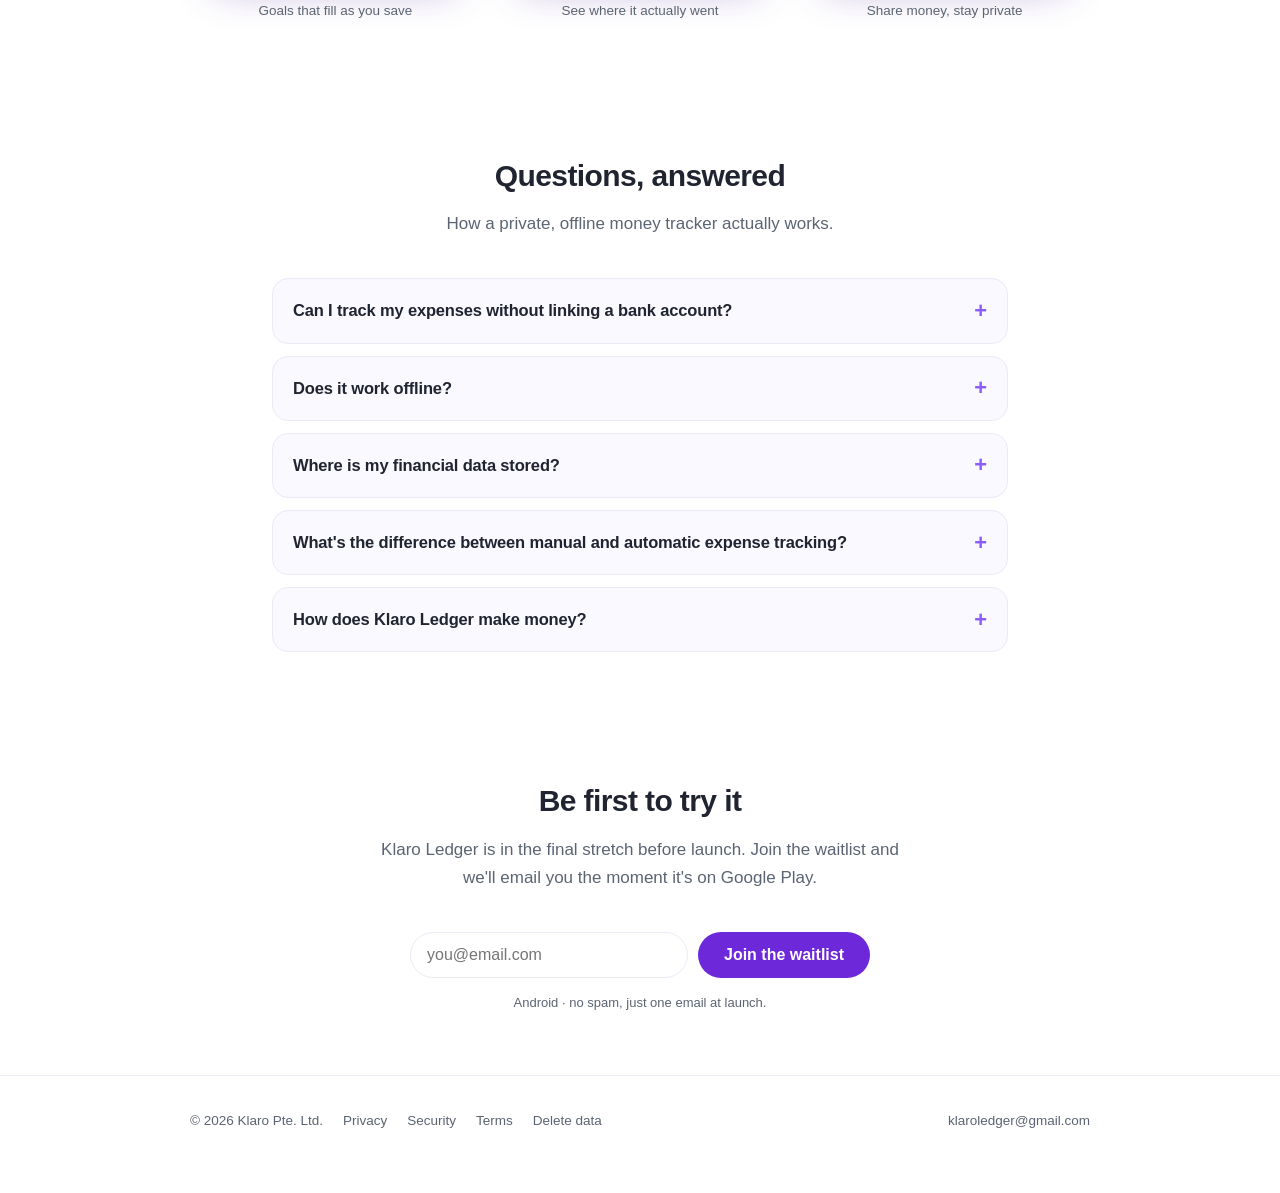
==== commit 069b08b4: "Re-message landing around privacy + simplicity Lead the hero with "Know your money. Keep it yours." " ====
--- a/index.html
+++ b/index.html
@@ -7,15 +7,15 @@
     <title>Klaro Ledger</title>
     <meta
       name="description"
-      content="Klaro Ledger is a private, offline-first money tracker for Android. Budgets, goals, net worth, and shared spaces — with no account, no ads, and no tracking. By Klaro Pte. Ltd."
+      content="Klaro Ledger is a private, offline-first personal finance app for Android. Your whole financial life stays on your device — and staying on top of it feels effortless. No account, no ads, no tracking. By Klaro Pte. Ltd."
     />
     <meta name="theme-color" content="#6d28d9" />
     <!-- Open Graph / social preview -->
     <meta property="og:type" content="website" />
-    <meta property="og:title" content="Klaro Ledger — your money, on your device" />
+    <meta property="og:title" content="Klaro Ledger — know your money, keep it yours" />
     <meta
       property="og:description"
-      content="A private, offline-first money tracker for Android. No account, no ads, no tracking."
+      content="A private, offline-first personal finance app for Android. Powerful, but effortless. No account, no ads, no tracking."
     />
     <meta property="og:site_name" content="Klaro Ledger" />
     <!-- ?v=2 busts social-scraper caches when the card art changes -->
@@ -441,12 +441,13 @@
     <header class="hero">
       <div class="container grid">
         <div>
-          <span class="pill">Private by design · Android</span>
-          <h1>Your money, on your device. Nowhere else.</h1>
+          <span class="pill">Private by design · Simple by nature</span>
+          <h1>Know your money. Keep it yours.</h1>
           <p class="sub">
-            Klaro Ledger tracks your budgets, goals, net worth, investments, and
-            shared spaces for couples and households — offline-first, with no
-            account, no ads, and no tracking.
+            Klaro is a personal finance app built on two ideas: your financial
+            life should stay yours, and staying on top of it shouldn't feel like
+            work. Everything lives on your device — no account, no ads, no
+            tracking.
           </p>
           <div class="cta-row">
             <a class="btn prelaunch-only" href="#waitlist">Join the waitlist</a>
@@ -469,14 +470,45 @@
       </div>
     </header>
 
-    <!-- Features -->
+    <!-- Privacy band (why you can trust Klaro — deliberately ABOVE the features) -->
+    <section class="privacy">
+      <div class="container">
+        <div class="section-head">
+          <h2>Private by design</h2>
+          <p>Most finance apps are a front end for your data. Klaro isn't.</p>
+        </div>
+        <div class="points">
+          <div class="point">
+            <h3>Stays on your device</h3>
+            <p>Your ledger lives in an encrypted database on your phone. We never receive a copy.</p>
+          </div>
+          <div class="point">
+            <h3>No account, no tracking</h3>
+            <p>No sign-up to start, no ads, and no analytics or tracking SDKs — ever.</p>
+          </div>
+          <div class="point">
+            <h3>Backups you control</h3>
+            <p>Optional backup goes to your own private Google Drive folder — only you can open it.</p>
+          </div>
+        </div>
+      </div>
+    </section>
+
+    <!-- Features (what it does — powerful, but made to feel effortless) -->
     <section id="features">
       <div class="container">
         <div class="section-head">
-          <h2>Everything you need to run your money</h2>
-          <p>Quick to log, clear to read, and honest about where you stand.</p>
+          <h2>Feature-rich — made effortless</h2>
+          <p>Budgets, goals, net worth, investments, shared spaces. Everything you'd expect, all quick to log and clear to read.</p>
         </div>
         <div class="features">
+          <div class="feature">
+            <div class="ico">
+              <svg viewBox="0 0 24 24" fill="none" stroke="currentColor" stroke-width="2" stroke-linecap="round" stroke-linejoin="round" aria-hidden="true"><path d="M4 14a1 1 0 0 1-.78-1.63l9.9-10.2a.5.5 0 0 1 .86.46l-1.92 6.02A1 1 0 0 0 13 10h7a1 1 0 0 1 .78 1.63l-9.9 10.2a.5.5 0 0 1-.86-.46l1.92-6.02A1 1 0 0 0 11 14z"/></svg>
+            </div>
+            <h3>Effortless logging</h3>
+            <p>Add an expense in a couple of taps — or let Klaro turn your bank's payment alerts into transactions automatically, right on your device. No bank login, nothing uploaded.</p>
+          </div>
           <div class="feature">
             <div class="ico">
               <svg viewBox="0 0 24 24" fill="none" stroke="currentColor" stroke-width="2" stroke-linecap="round" stroke-linejoin="round" aria-hidden="true"><circle cx="12" cy="12" r="10"/><circle cx="12" cy="12" r="6"/><circle cx="12" cy="12" r="2"/></svg>
@@ -496,7 +528,7 @@
               <svg viewBox="0 0 24 24" fill="none" stroke="currentColor" stroke-width="2" stroke-linecap="round" stroke-linejoin="round" aria-hidden="true"><path d="M16 21v-2a4 4 0 0 0-4-4H6a4 4 0 0 0-4 4v2"/><circle cx="9" cy="7" r="4"/><path d="M22 21v-2a4 4 0 0 0-3-3.87"/><path d="M16 3.13a4 4 0 0 1 0 7.75"/></svg>
             </div>
             <h3>Shared spaces</h3>
-            <p>Track finances jointly with a partner or household. End-to-end encrypted — we can't read them.</p>
+            <p>Track finances jointly with a partner or household — one subscription covers everyone. End-to-end encrypted, so we can't read them.</p>
           </div>
           <div class="feature">
             <div class="ico">
@@ -507,17 +539,10 @@
           </div>
           <div class="feature">
             <div class="ico">
-              <svg viewBox="0 0 24 24" fill="none" stroke="currentColor" stroke-width="2" stroke-linecap="round" stroke-linejoin="round" aria-hidden="true"><circle cx="12" cy="12" r="10"/><path d="M12 2a14.5 14.5 0 0 0 0 20 14.5 14.5 0 0 0 0-20"/><path d="M2 12h20"/></svg>
-            </div>
-            <h3>Multi-currency</h3>
-            <p>Log in any currency with historical exchange rates — handy for travel and spending abroad.</p>
-          </div>
-          <div class="feature">
-            <div class="ico">
               <svg viewBox="0 0 24 24" fill="none" stroke="currentColor" stroke-width="2" stroke-linecap="round" stroke-linejoin="round" aria-hidden="true"><path d="M21 15v4a2 2 0 0 1-2 2H5a2 2 0 0 1-2-2v-4"/><path d="m7 10 5 5 5-5"/><path d="M12 15V3"/></svg>
             </div>
             <h3>Yours to keep</h3>
-            <p>Scan receipts, import CSVs, automate recurring bills, add home-screen widgets, and export anytime.</p>
+            <p>Scan receipts, import CSVs, log in any currency, automate recurring bills, add home-screen widgets, and export anytime.</p>
           </div>
         </div>
       </div>
@@ -551,30 +576,6 @@
             <img src="assets/shot-6.jpg" alt="Shared space for couples and households, end-to-end encrypted" />
             <figcaption>Share money, stay private</figcaption>
           </figure>
-        </div>
-      </div>
-    </section>
-
-    <!-- Privacy band -->
-    <section class="privacy">
-      <div class="container">
-        <div class="section-head">
-          <h2>Private by design</h2>
-          <p>Most finance apps are a front end for your data. Klaro isn't.</p>
-        </div>
-        <div class="points">
-          <div class="point">
-            <h3>Stays on your device</h3>
-            <p>Your ledger lives in an encrypted database on your phone. We never receive a copy.</p>
-          </div>
-          <div class="point">
-            <h3>No account, no tracking</h3>
-            <p>No sign-up to start, no ads, and no analytics or tracking SDKs — ever.</p>
-          </div>
-          <div class="point">
-            <h3>Backups you control</h3>
-            <p>Optional backup goes to your own private Google Drive folder — only you can open it.</p>
-          </div>
         </div>
       </div>
     </section>
@@ -615,12 +616,12 @@
           <details class="faq-item">
             <summary>What's the difference between manual and automatic expense tracking?</summary>
             <p class="faq-a">
-              Automatic apps link to your bank and import transactions for you. That's
-              convenient, but it means handing over your banking credentials and, usually,
-              your spending data to their servers. Manual tracking — how Klaro works — means
-              you log each expense yourself: a little more effort, but nothing about your
-              accounts is shared, and logging each one keeps you close to where your money
-              is going.
+              Automatic apps link to your bank and pull your transactions from their
+              servers — convenient, but it means handing over your banking login and your
+              spending data. Klaro does it differently: log an expense yourself in a couple
+              of taps, or let Klaro read your bank's payment alerts on your device and turn
+              them into transactions for you. Either way, no banking login goes into the app,
+              and nothing about your accounts is ever uploaded.
             </p>
           </details>
           <details class="faq-item">
@@ -669,7 +670,7 @@
             "name": "What's the difference between manual and automatic expense tracking?",
             "acceptedAnswer": {
               "@type": "Answer",
-              "text": "Automatic apps link to your bank and import transactions for you. That's convenient, but it means handing over your banking credentials and, usually, your spending data to their servers. Manual tracking — how Klaro works — means you log each expense yourself: a little more effort, but nothing about your accounts is shared, and logging each one keeps you close to where your money is going."
+              "text": "Automatic apps link to your bank and pull your transactions from their servers — convenient, but it means handing over your banking login and your spending data. Klaro does it differently: log an expense yourself in a couple of taps, or let Klaro read your bank's payment alerts on your device and turn them into transactions for you. Either way, no banking login goes into the app, and nothing about your accounts is ever uploaded."
             }
           },
           {
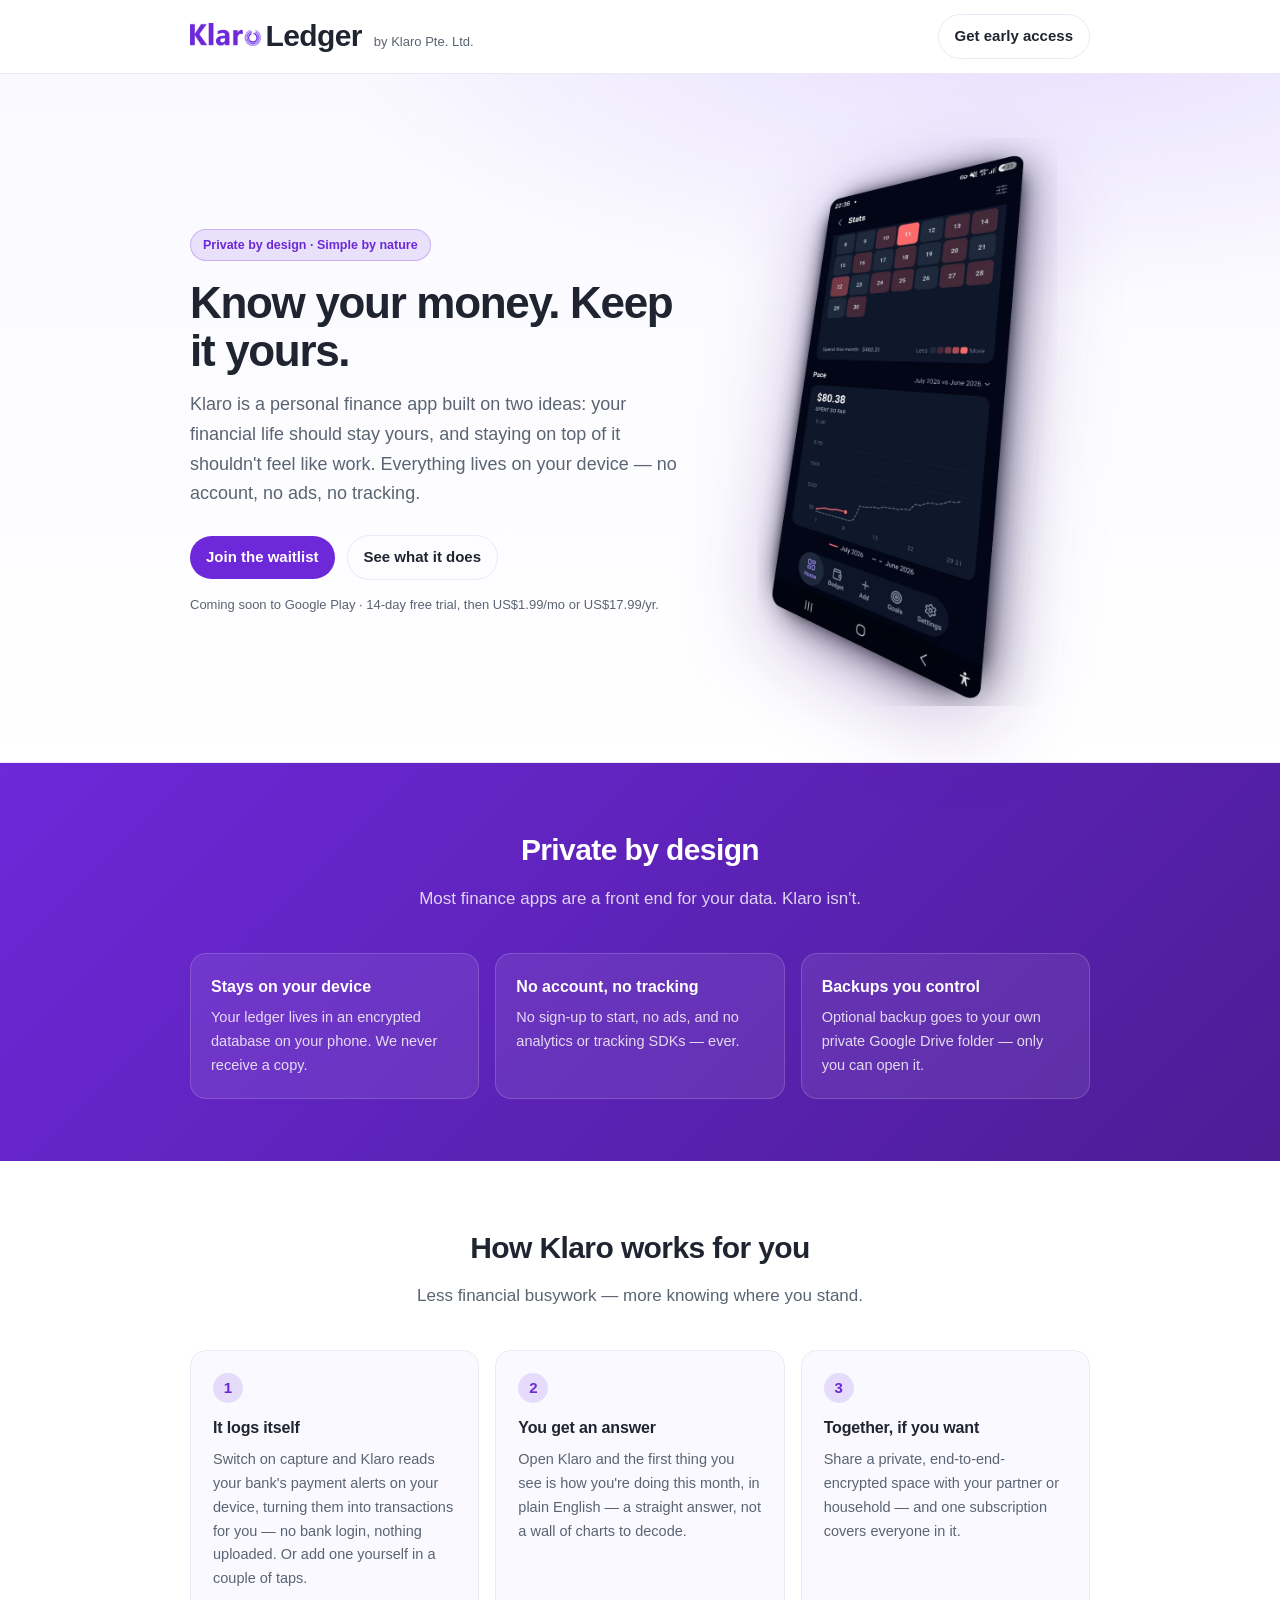
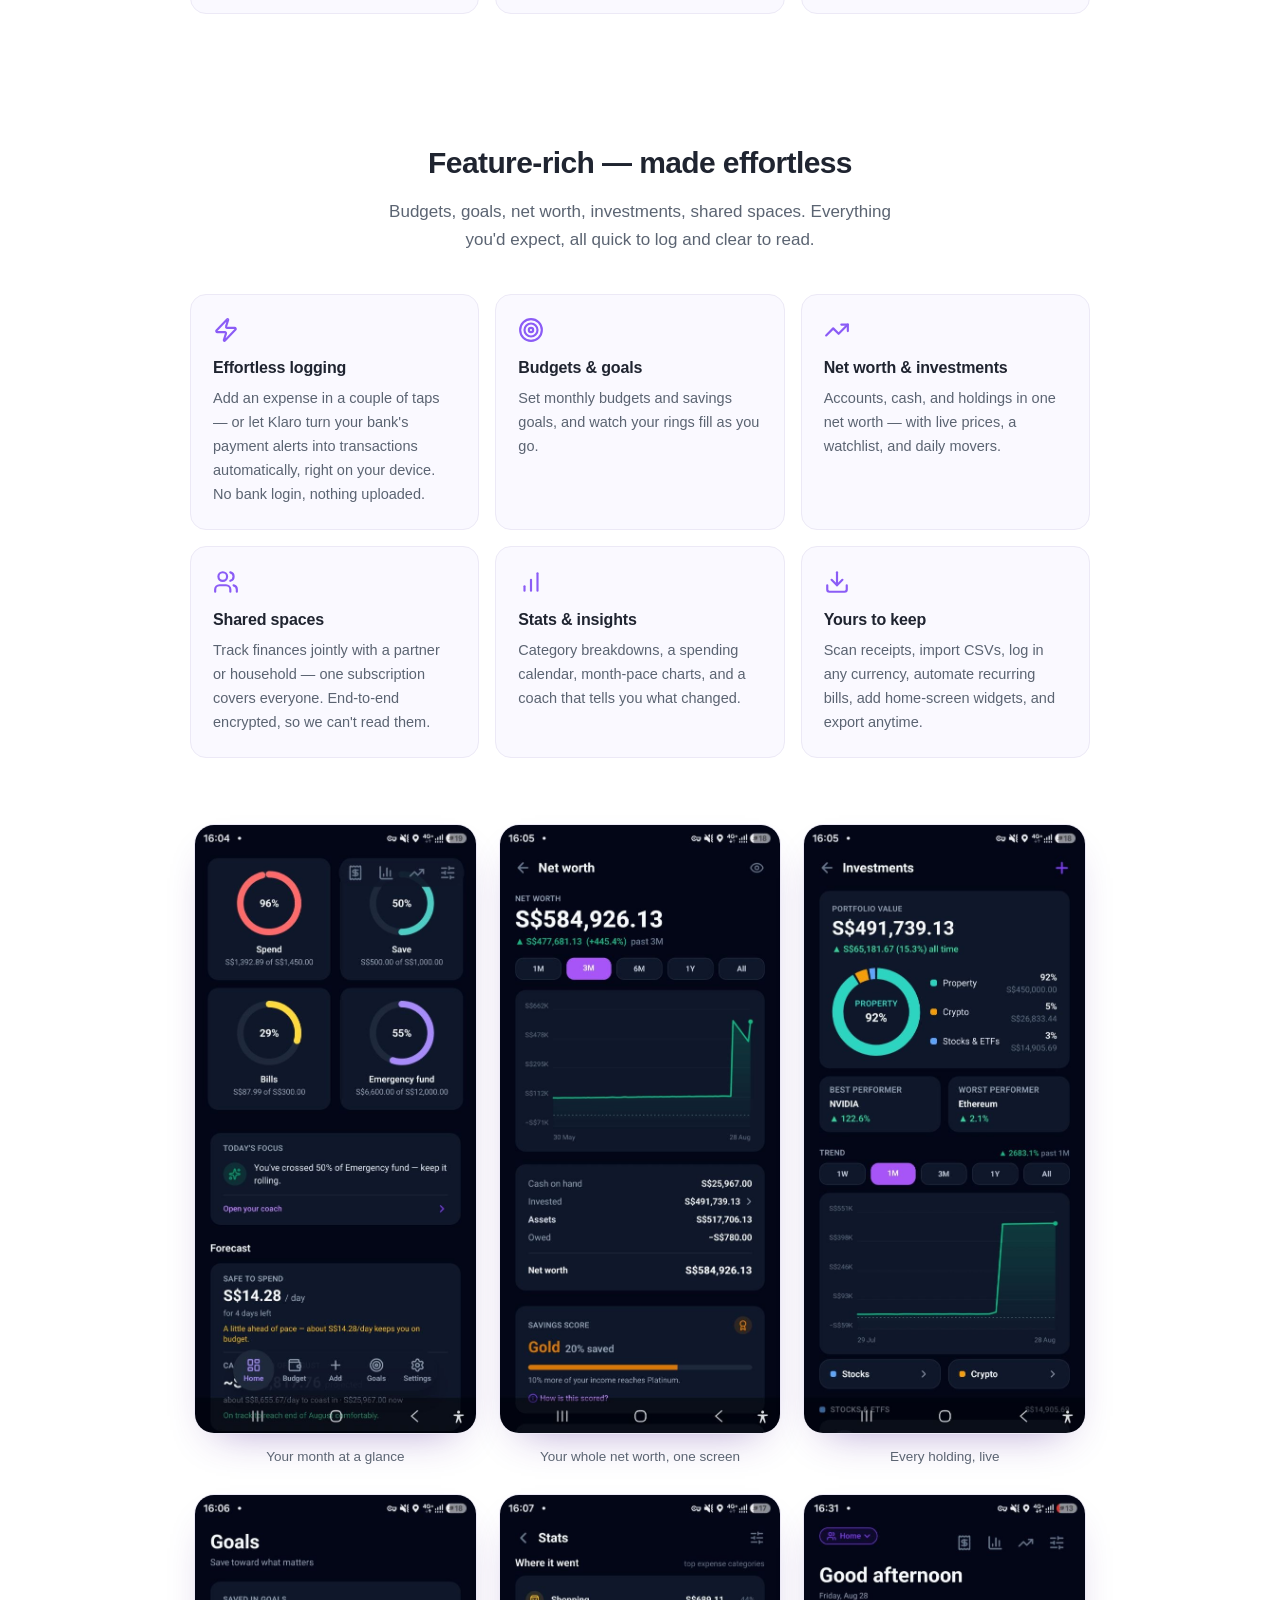
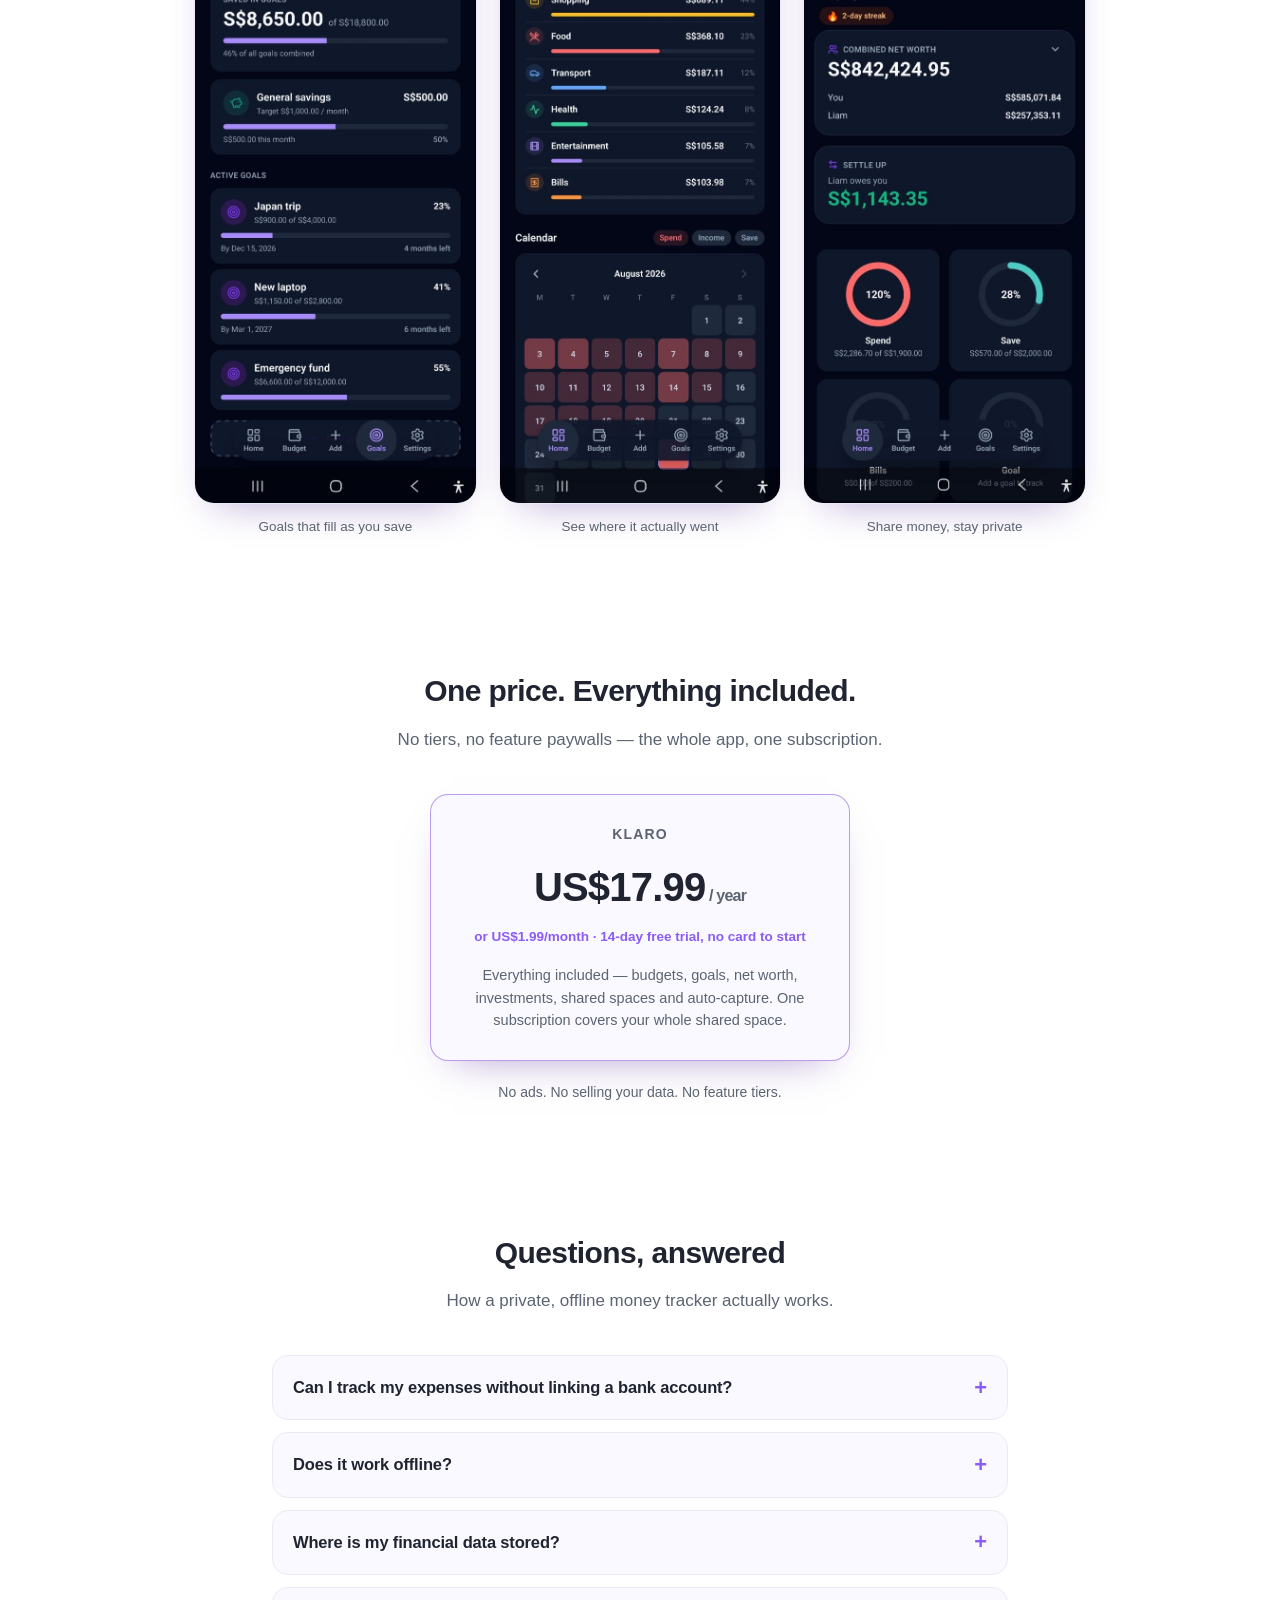
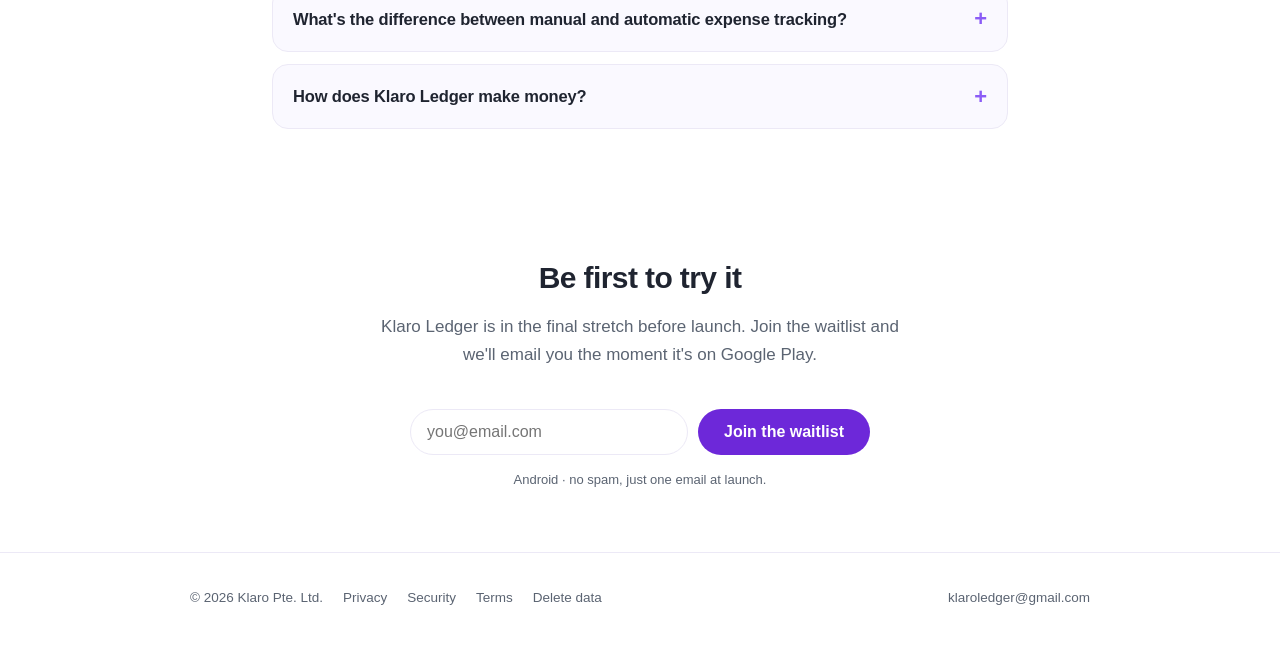
==== commit b2d2cf1a: "Add How-it-works story + a clear one-price section Market auto-capture and shared spaces harder via " ====
--- a/index.html
+++ b/index.html
@@ -288,6 +288,64 @@
       .feature h3 { font-size: 16px; margin: 12px 0 6px; letter-spacing: -0.01em; }
       .feature p { color: var(--muted); font-size: 14.5px; margin: 0; }
 
+      /* How-it-works steps */
+      .steps { display: grid; grid-template-columns: repeat(3, 1fr); gap: 16px; }
+      .step {
+        background: var(--card);
+        border: 1px solid var(--border);
+        border-radius: 16px;
+        padding: 22px;
+      }
+      .step .num {
+        display: inline-flex;
+        align-items: center;
+        justify-content: center;
+        width: 30px;
+        height: 30px;
+        border-radius: 999px;
+        background: color-mix(in srgb, var(--brand) 14%, transparent);
+        color: var(--brand);
+        font-weight: 800;
+        font-size: 15px;
+        margin-bottom: 12px;
+      }
+      .step h3 { font-size: 16px; margin: 0 0 6px; letter-spacing: -0.01em; }
+      .step p { color: var(--muted); font-size: 14.5px; margin: 0; }
+
+      /* Pricing */
+      .price-wrap { display: flex; justify-content: center; }
+      .price-card {
+        background: var(--card);
+        border: 1px solid var(--border);
+        border-radius: 18px;
+        padding: 28px 26px;
+        text-align: center;
+        max-width: 420px;
+        width: 100%;
+      }
+      .price-card.featured {
+        border-color: color-mix(in srgb, var(--brand) 45%, transparent);
+        box-shadow: 0 18px 40px -24px rgba(76, 29, 149, 0.5);
+      }
+      .price-card h3 {
+        margin: 0 0 8px;
+        font-size: 14px;
+        text-transform: uppercase;
+        letter-spacing: 0.08em;
+        color: var(--muted);
+      }
+      .price-amt {
+        font-size: 40px;
+        font-weight: 800;
+        letter-spacing: -0.02em;
+        margin: 0;
+        color: var(--fg);
+      }
+      .price-amt span { font-size: 16px; font-weight: 600; color: var(--muted); }
+      .price-sub { color: var(--brand-soft); font-size: 13.5px; font-weight: 600; margin: 6px 0 0; }
+      .price-note { color: var(--muted); font-size: 14.5px; margin: 16px 0 0; line-height: 1.55; }
+      .price-foot { text-align: center; color: var(--muted); font-size: 14px; margin: 20px 0 0; }
+
       /* Privacy band */
       .privacy {
         background: linear-gradient(135deg, var(--brand), var(--brand-deep));
@@ -401,7 +459,7 @@
         .hero .grid { grid-template-columns: 1fr; gap: 32px; }
         .art { order: -1; }
         h1 { font-size: 34px; }
-        .features, .privacy .points { grid-template-columns: 1fr; }
+        .features, .privacy .points, .steps { grid-template-columns: 1fr; }
         .shots { grid-template-columns: repeat(2, 1fr); }
         .topbar .tag { display: none; }
       }
@@ -494,6 +552,33 @@
       </div>
     </section>
 
+    <!-- How it works — the effortless story (auto-capture → the answer → shared) -->
+    <section id="how">
+      <div class="container">
+        <div class="section-head">
+          <h2>How Klaro works for you</h2>
+          <p>Less financial busywork — more knowing where you stand.</p>
+        </div>
+        <div class="steps">
+          <div class="step">
+            <span class="num">1</span>
+            <h3>It logs itself</h3>
+            <p>Switch on capture and Klaro reads your bank's payment alerts on your device, turning them into transactions for you — no bank login, nothing uploaded. Or add one yourself in a couple of taps.</p>
+          </div>
+          <div class="step">
+            <span class="num">2</span>
+            <h3>You get an answer</h3>
+            <p>Open Klaro and the first thing you see is how you're doing this month, in plain English — a straight answer, not a wall of charts to decode.</p>
+          </div>
+          <div class="step">
+            <span class="num">3</span>
+            <h3>Together, if you want</h3>
+            <p>Share a private, end-to-end-encrypted space with your partner or household — and one subscription covers everyone in it.</p>
+          </div>
+        </div>
+      </div>
+    </section>
+
     <!-- Features (what it does — powerful, but made to feel effortless) -->
     <section id="features">
       <div class="container">
@@ -577,6 +662,29 @@
             <figcaption>Share money, stay private</figcaption>
           </figure>
         </div>
+      </div>
+    </section>
+
+    <!-- Pricing — one simple price, everything included -->
+    <section id="pricing">
+      <div class="container">
+        <div class="section-head">
+          <h2>One price. Everything included.</h2>
+          <p>No tiers, no feature paywalls — the whole app, one subscription.</p>
+        </div>
+        <div class="price-wrap">
+          <div class="price-card featured">
+            <h3>Klaro</h3>
+            <p class="price-amt">US$17.99<span> / year</span></p>
+            <p class="price-sub">or US$1.99/month · 14-day free trial, no card to start</p>
+            <p class="price-note">
+              Everything included — budgets, goals, net worth, investments,
+              shared spaces and auto-capture. One subscription covers your whole
+              shared space.
+            </p>
+          </div>
+        </div>
+        <p class="price-foot">No ads. No selling your data. No feature tiers.</p>
       </div>
     </section>
 
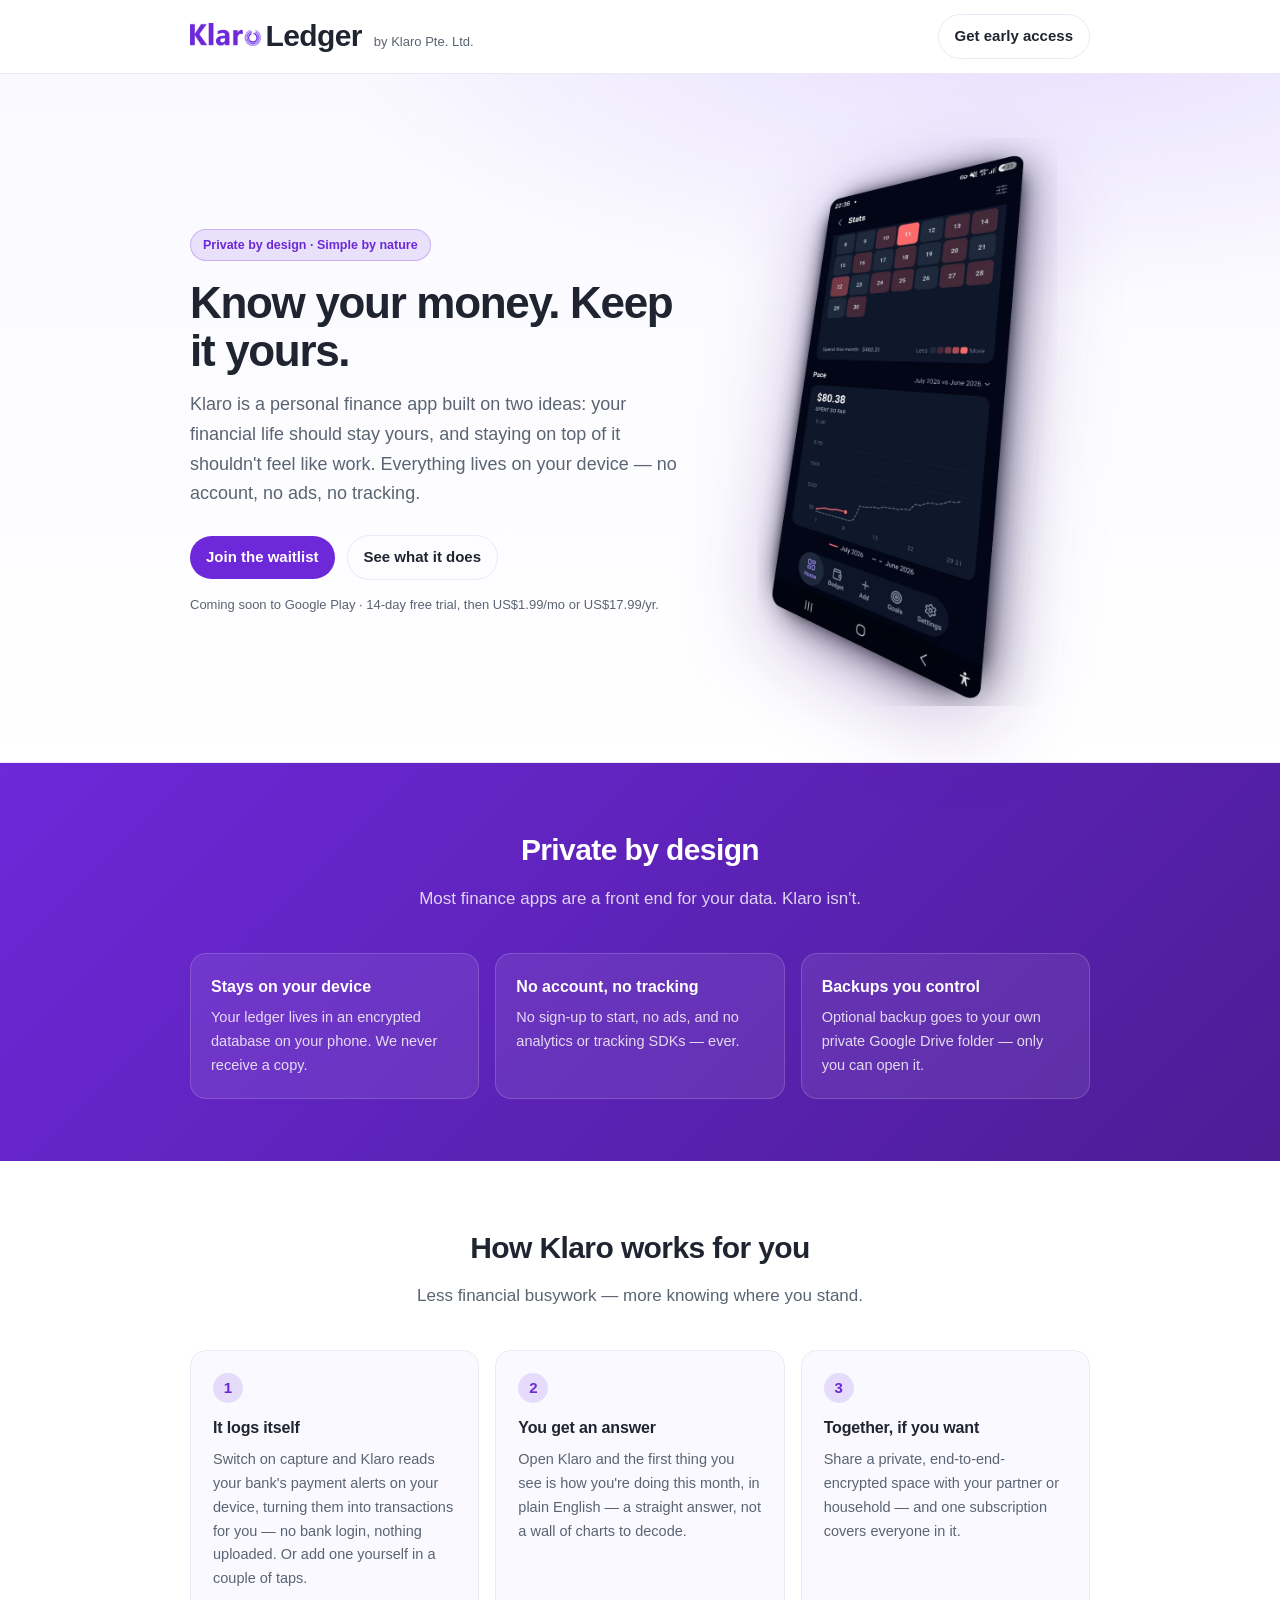
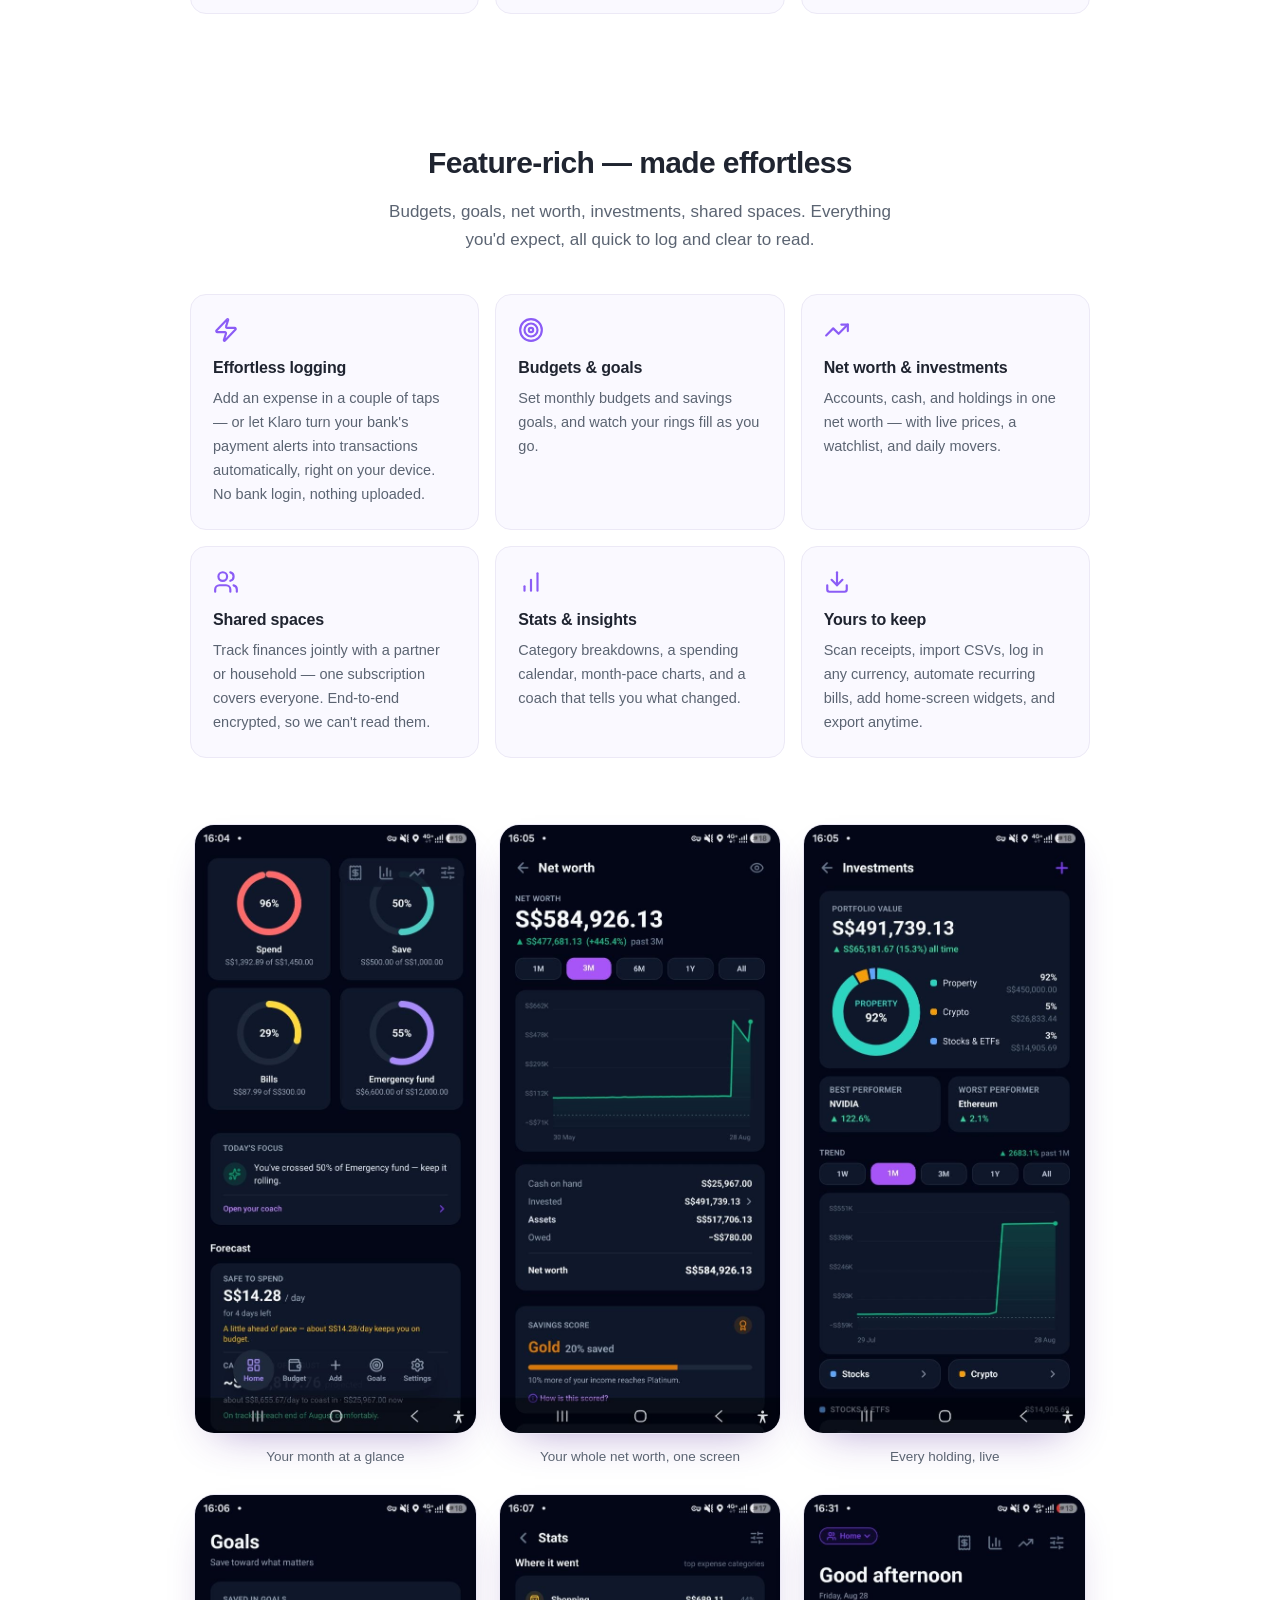
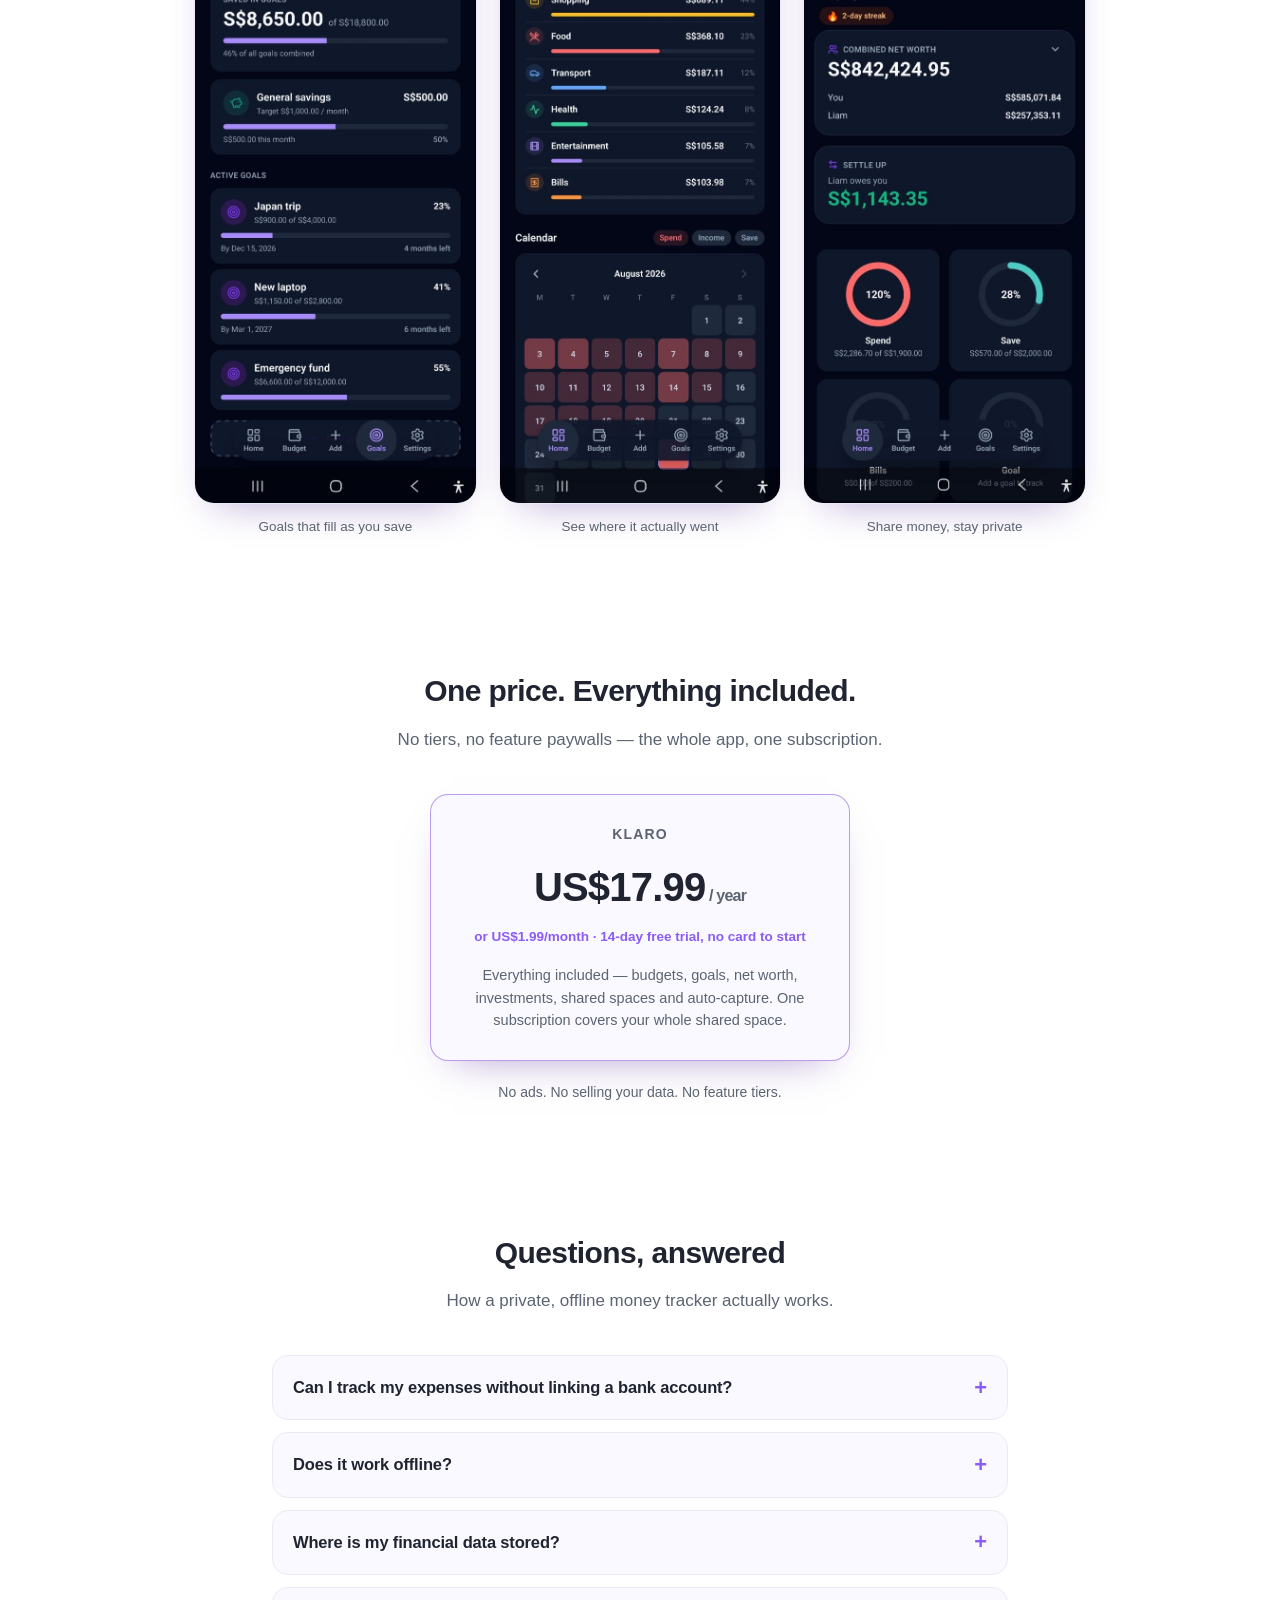
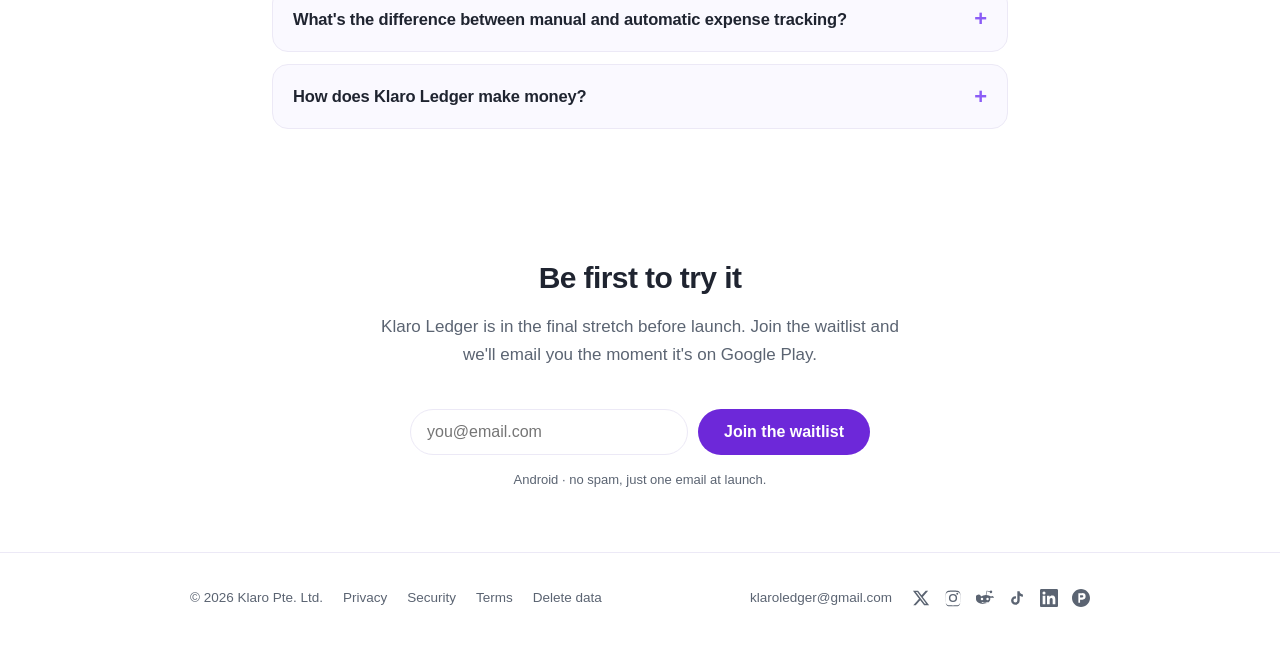
==== commit 24506777: "Footer: social links (X/IG/Reddit/TikTok/LinkedIn/PH) on every page; FAQ: reflect on-device auto-cap" ====
--- a/index.html
+++ b/index.html
@@ -453,6 +453,9 @@
       footer a { color: var(--muted); text-decoration: none; }
       footer a:hover { color: var(--brand-soft); }
       footer .spacer { margin-left: auto; }
+      footer .social { display: inline-flex; gap: 14px; align-items: center; }
+      footer .social a { display: inline-flex; }
+      footer .social svg { width: 18px; height: 18px; display: block; }
 
       @media (max-width: 760px) {
         .hero { padding: 44px 0 40px; }
@@ -699,9 +702,10 @@
           <details class="faq-item">
             <summary>Can I track my expenses without linking a bank account?</summary>
             <p class="faq-a">
-              Yes. Klaro Ledger uses fast manual entry instead of bank connections — a
-              transaction takes a few seconds to add, and no banking login ever goes into
-              the app. Your credentials stay with your bank, and Klaro never needs
+              Yes — no banking login ever goes into the app. Add an expense in a couple of
+              taps, or switch on capture and Klaro reads your bank's payment alerts on your
+              device and turns them into transactions for you — no bank connection, nothing
+              uploaded. Your credentials stay with your bank, and Klaro never needs
               read-access to your accounts.
             </p>
           </details>
@@ -754,7 +758,7 @@
             "name": "Can I track my expenses without linking a bank account?",
             "acceptedAnswer": {
               "@type": "Answer",
-              "text": "Yes. Klaro Ledger uses fast manual entry instead of bank connections — a transaction takes a few seconds to add, and no banking login ever goes into the app. Your credentials stay with your bank, and Klaro never needs read-access to your accounts."
+              "text": "Yes — no banking login ever goes into the app. Add an expense in a couple of taps, or switch on capture and Klaro reads your bank's payment alerts on your device and turns them into transactions for you — no bank connection, nothing uploaded. Your credentials stay with your bank, and Klaro never needs read-access to your accounts."
             }
           },
           {
@@ -844,12 +848,32 @@
     <footer>
       <div class="container row">
         <span>&copy; 2026 Klaro Pte. Ltd.</span>
-        <a href="/privacy.html">Privacy</a>
-        <a href="/security.html">Security</a>
-        <a href="/terms.html">Terms</a>
-        <a href="/delete-account.html">Delete data</a>
+        <a href="/privacy">Privacy</a>
+        <a href="/security">Security</a>
+        <a href="/terms">Terms</a>
+        <a href="/delete-account">Delete data</a>
         <span class="spacer"></span>
         <a href="mailto:klaroledger@gmail.com">klaroledger@gmail.com</a>
+        <span class="social">
+          <a href="https://x.com/klaroledger" target="_blank" rel="noopener" aria-label="Klaro Ledger on X">
+            <svg viewBox="0 0 24 24" fill="currentColor" aria-hidden="true"><path d="M18.244 2.25h3.308l-7.227 8.26 8.502 11.24h-6.66l-5.214-6.817L4.99 21.75H1.68l7.73-8.835L1.254 2.25H8.08l4.713 6.231zm-1.161 17.52h1.833L7.084 4.126H5.117z"/></svg>
+          </a>
+          <a href="https://instagram.com/klaroledger" target="_blank" rel="noopener" aria-label="Klaro Ledger on Instagram">
+            <svg viewBox="0 0 24 24" fill="currentColor" aria-hidden="true"><path d="M12 2.16c3.2 0 3.58.01 4.85.07 1.17.05 1.8.25 2.23.41.56.22.96.48 1.38.9.42.42.68.82.9 1.38.16.43.36 1.06.41 2.23.06 1.27.07 1.65.07 4.85s-.01 3.58-.07 4.85c-.05 1.17-.25 1.8-.41 2.23a3.7 3.7 0 01-.9 1.38 3.7 3.7 0 01-1.38.9c-.43.16-1.06.36-2.23.41-1.27.06-1.65.07-4.85.07s-3.58-.01-4.85-.07c-1.17-.05-1.8-.25-2.23-.41a3.7 3.7 0 01-1.38-.9 3.7 3.7 0 01-.9-1.38c-.16-.43-.36-1.06-.41-2.23C2.17 15.58 2.16 15.2 2.16 12s.01-3.58.07-4.85c.05-1.17.25-1.8.41-2.23.22-.56.48-.96.9-1.38.42-.42.82-.68 1.38-.9.43-.16 1.06-.36 2.23-.41C8.42 2.17 8.8 2.16 12 2.16zm0 1.62c-3.15 0-3.52.01-4.76.07-1.15.05-1.77.24-2.19.41-.55.21-.94.47-1.35.88-.41.41-.67.8-.88 1.35-.17.42-.36 1.04-.41 2.19-.06 1.24-.07 1.61-.07 4.76s.01 3.52.07 4.76c.05 1.15.24 1.77.41 2.19.21.55.47.94.88 1.35.41.41.8.67 1.35.88.42.17 1.04.36 2.19.41 1.24.06 1.61.07 4.76.07s3.52-.01 4.76-.07c1.15-.05 1.77-.24 2.19-.41.55-.21.94-.47 1.35-.88.41-.41.67-.8.88-1.35.17-.42.36-1.04.41-2.19.06-1.24.07-1.61.07-4.76s-.01-3.52-.07-4.76c-.05-1.15-.24-1.77-.41-2.19a3.64 3.64 0 00-.88-1.35 3.64 3.64 0 00-1.35-.88c-.42-.17-1.04-.36-2.19-.41-1.24-.06-1.61-.07-4.76-.07zm0 2.76a5.46 5.46 0 110 10.92 5.46 5.46 0 010-10.92zm0 9a3.54 3.54 0 100-7.08 3.54 3.54 0 000 7.08zm6.95-9.19a1.27 1.27 0 11-2.54 0 1.27 1.27 0 012.54 0z"/></svg>
+          </a>
+          <a href="https://reddit.com/user/klaroledger" target="_blank" rel="noopener" aria-label="Klaro Ledger on Reddit">
+            <svg viewBox="0 0 24 24" fill="currentColor" aria-hidden="true"><path d="M24 11.78a2.34 2.34 0 00-3.96-1.68 11.5 11.5 0 00-6.24-1.98l1.06-4.98 3.46.73a1.67 1.67 0 103.33-.11 1.67 1.67 0 00-3.17-.74l-3.87-.82a.33.33 0 00-.39.25l-1.18 5.56a11.5 11.5 0 00-6.33 1.98A2.34 2.34 0 100 11.78c0 .24.02.48.06.72a4.6 4.6 0 00-.06.72c0 3.66 4.26 6.63 9.52 6.63s9.52-2.97 9.52-6.63c0-.24-.02-.48-.06-.72.04-.24.06-.48.06-.72zm-17.67 1.67a1.67 1.67 0 113.34 0 1.67 1.67 0 01-3.34 0zm9.34 4.42c-1.15 1.15-3.35 1.24-4 1.24s-2.85-.09-4-1.24a.44.44 0 01.62-.62c.73.73 2.28.98 3.38.98s2.66-.25 3.38-.98a.44.44 0 01.62.62zm-.28-2.75a1.67 1.67 0 110-3.34 1.67 1.67 0 010 3.34z"/></svg>
+          </a>
+          <a href="https://tiktok.com/@klaroledger" target="_blank" rel="noopener" aria-label="Klaro Ledger on TikTok">
+            <svg viewBox="0 0 24 24" fill="currentColor" aria-hidden="true"><path d="M16.6 5.82a4.28 4.28 0 01-1.06-2.82h-3.09v12.4a2.59 2.59 0 01-2.59 2.5 2.59 2.59 0 01-2.59-2.59 2.59 2.59 0 012.59-2.59c.27 0 .53.04.77.12v-3.2a5.7 5.7 0 00-.77-.05 5.72 5.72 0 105.72 5.72V9.01a7.35 7.35 0 004.3 1.38v-3.1a4.28 4.28 0 01-3.28-1.47z"/></svg>
+          </a>
+          <a href="https://www.linkedin.com/company/klaro-pte-ltd" target="_blank" rel="noopener" aria-label="Klaro Ledger on LinkedIn">
+            <svg viewBox="0 0 24 24" fill="currentColor" aria-hidden="true"><path d="M20.447 20.452h-3.554v-5.569c0-1.328-.027-3.037-1.852-3.037-1.853 0-2.136 1.445-2.136 2.939v5.667H9.351V9h3.414v1.561h.046c.477-.9 1.637-1.85 3.37-1.85 3.601 0 4.267 2.37 4.267 5.455v6.286zM5.337 7.433a2.062 2.062 0 01-2.063-2.065 2.064 2.064 0 112.063 2.065zm1.782 13.019H3.555V9h3.564v11.452zM22.225 0H1.771C.792 0 0 .774 0 1.729v20.542C0 23.227.792 24 1.771 24h20.451C23.2 24 24 23.227 24 22.271V1.729C24 .774 23.2 0 22.222 0h.003z"/></svg>
+          </a>
+          <a href="https://www.producthunt.com/@klaroledger" target="_blank" rel="noopener" aria-label="Klaro Ledger on Product Hunt">
+            <svg viewBox="0 0 24 24" fill="currentColor" fill-rule="evenodd" clip-rule="evenodd" aria-hidden="true"><path d="M13.6 11.197h-2.86V8.203h2.86a1.497 1.497 0 110 2.994M13.6 5.601H8.5v12.798h2.24v-4.202h2.86a4.4 4.4 0 100-8.796M12 0C5.372 0 0 5.372 0 12s5.372 12 12 12 12-5.372 12-12S18.628 0 12 0"/></svg>
+          </a>
+        </span>
       </div>
     </footer>
 
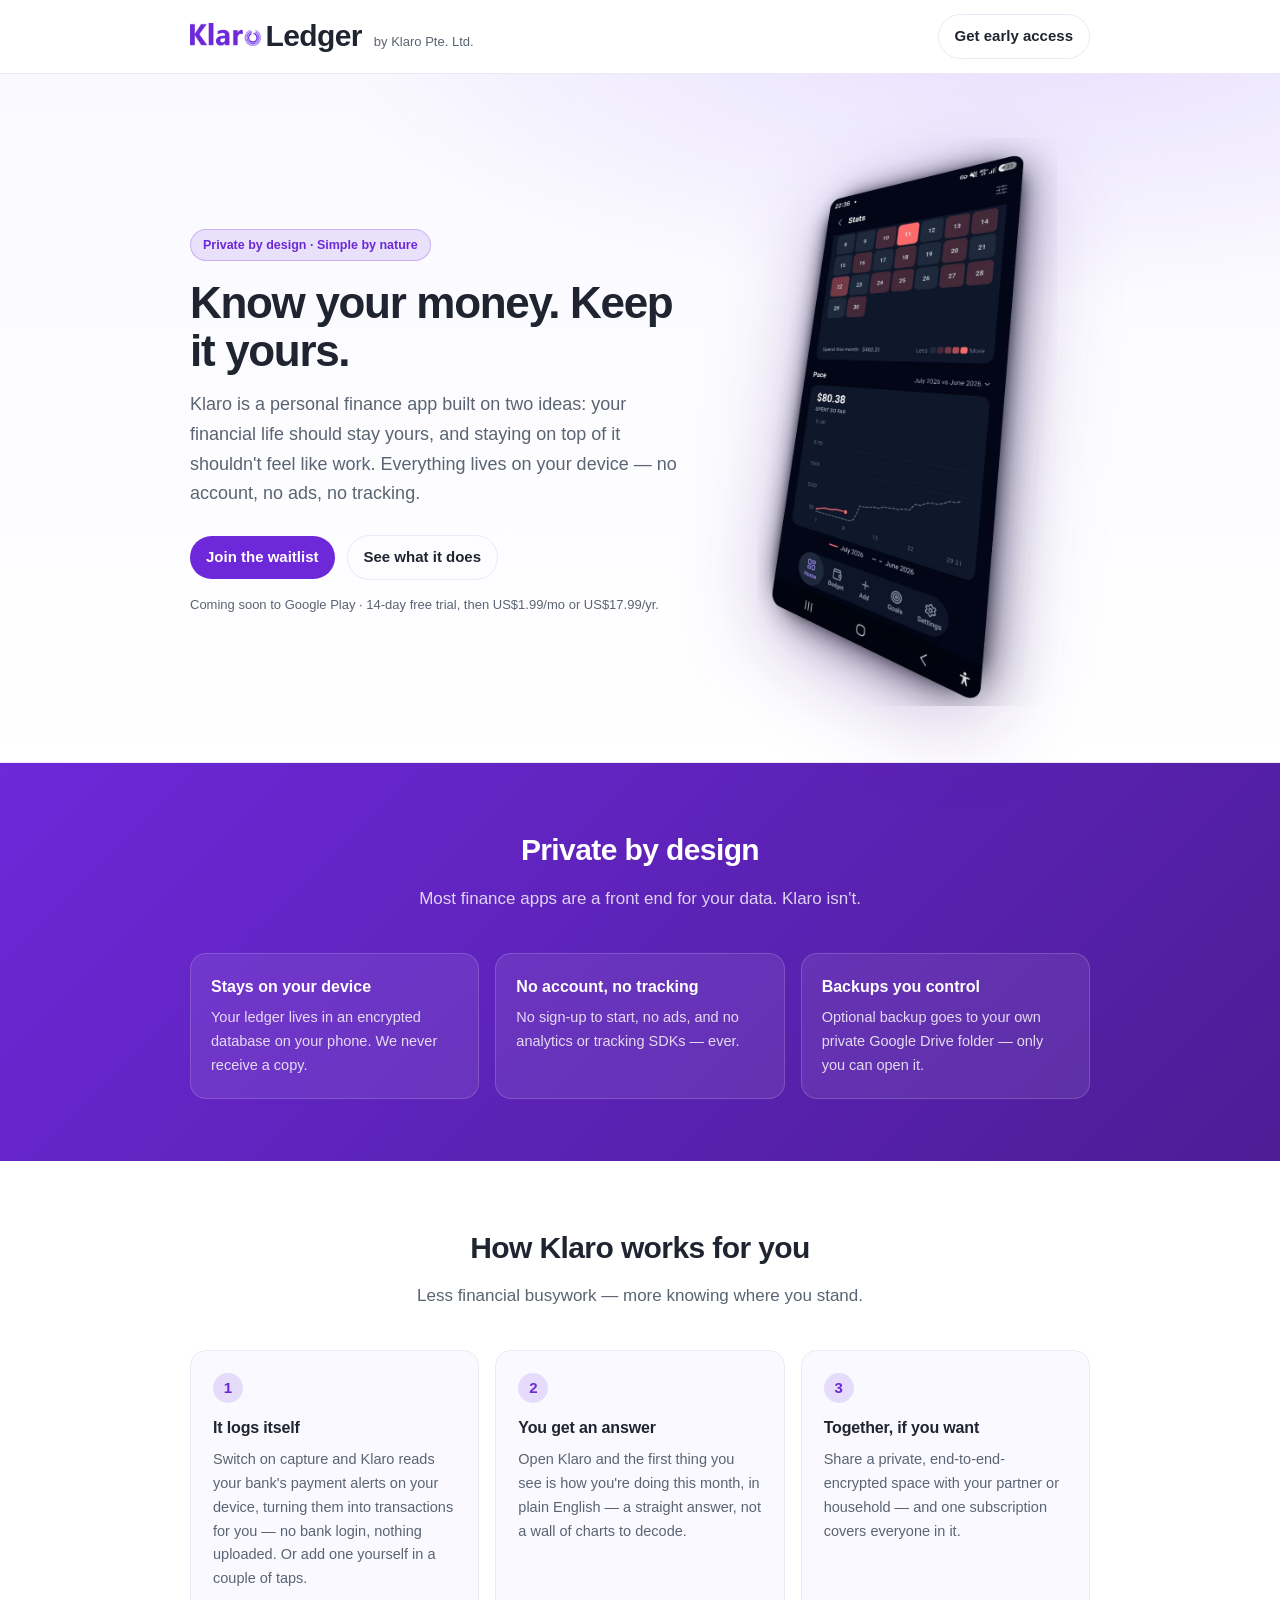
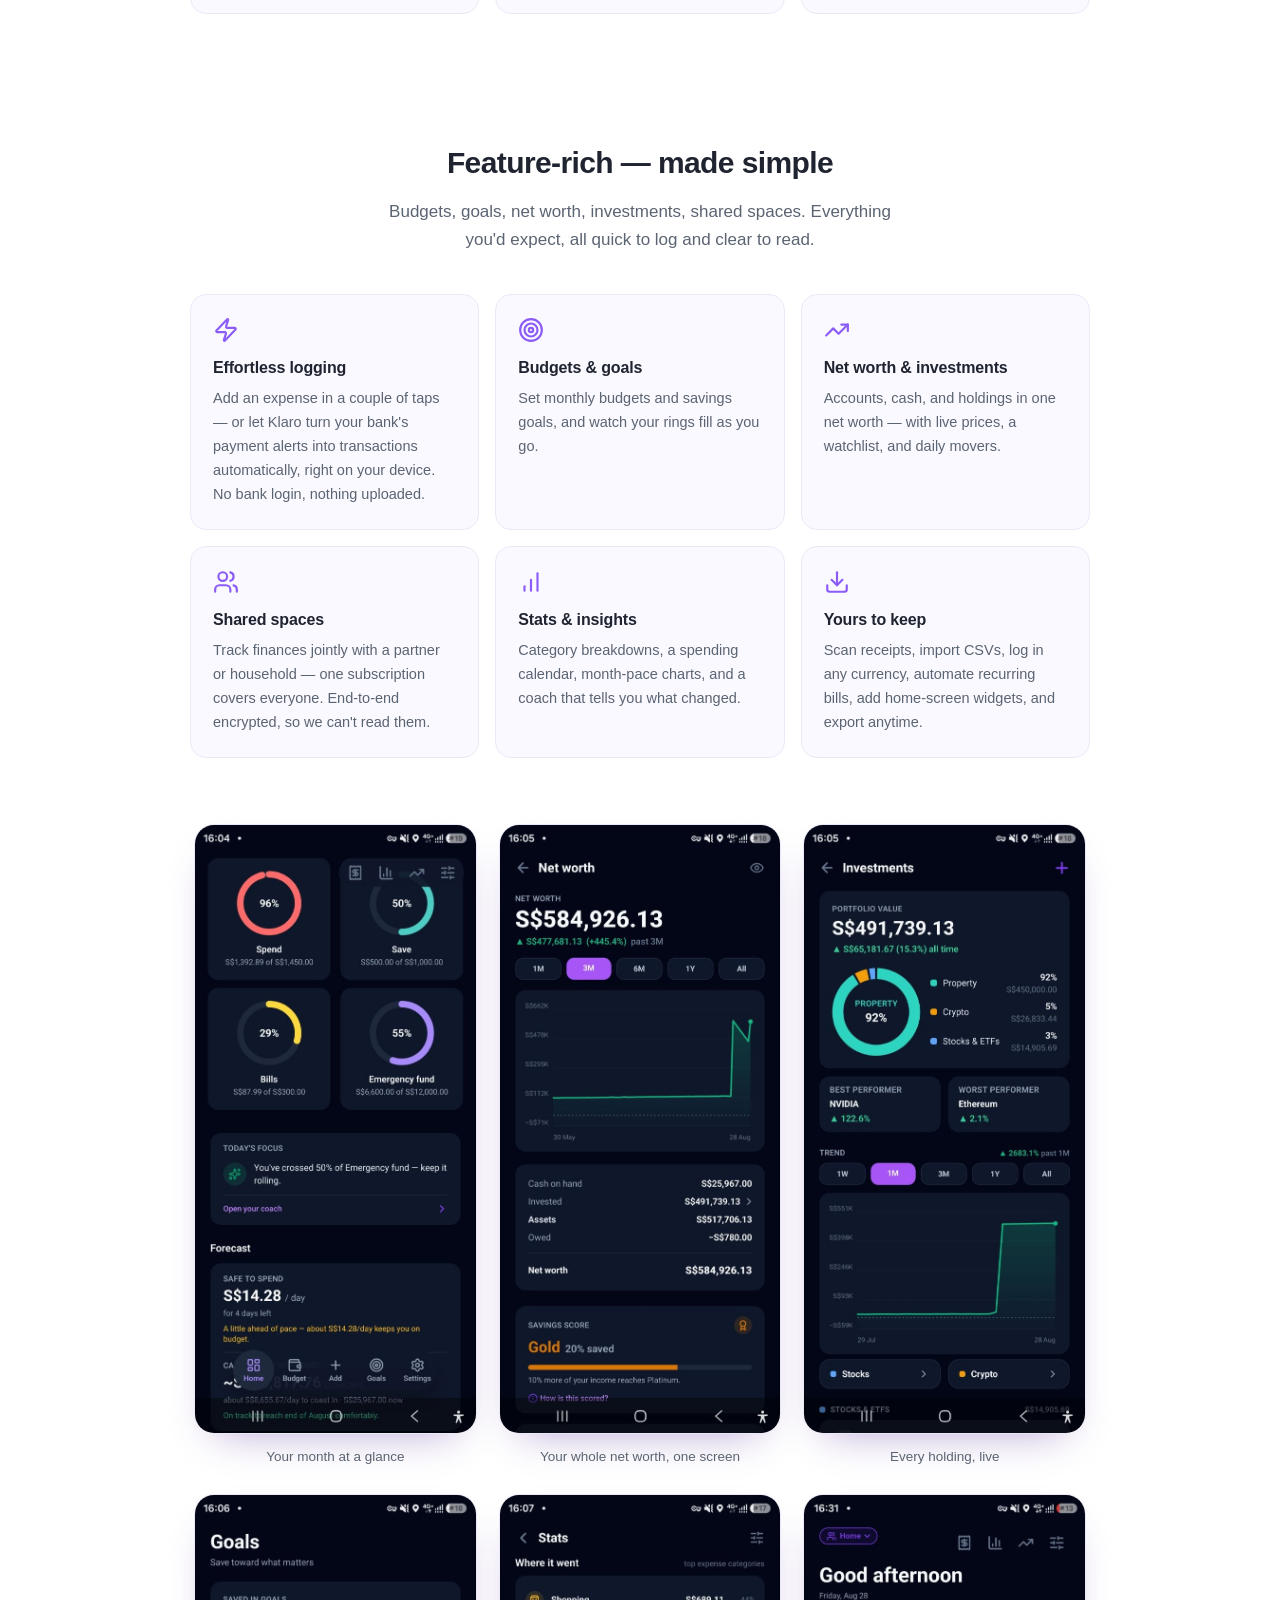
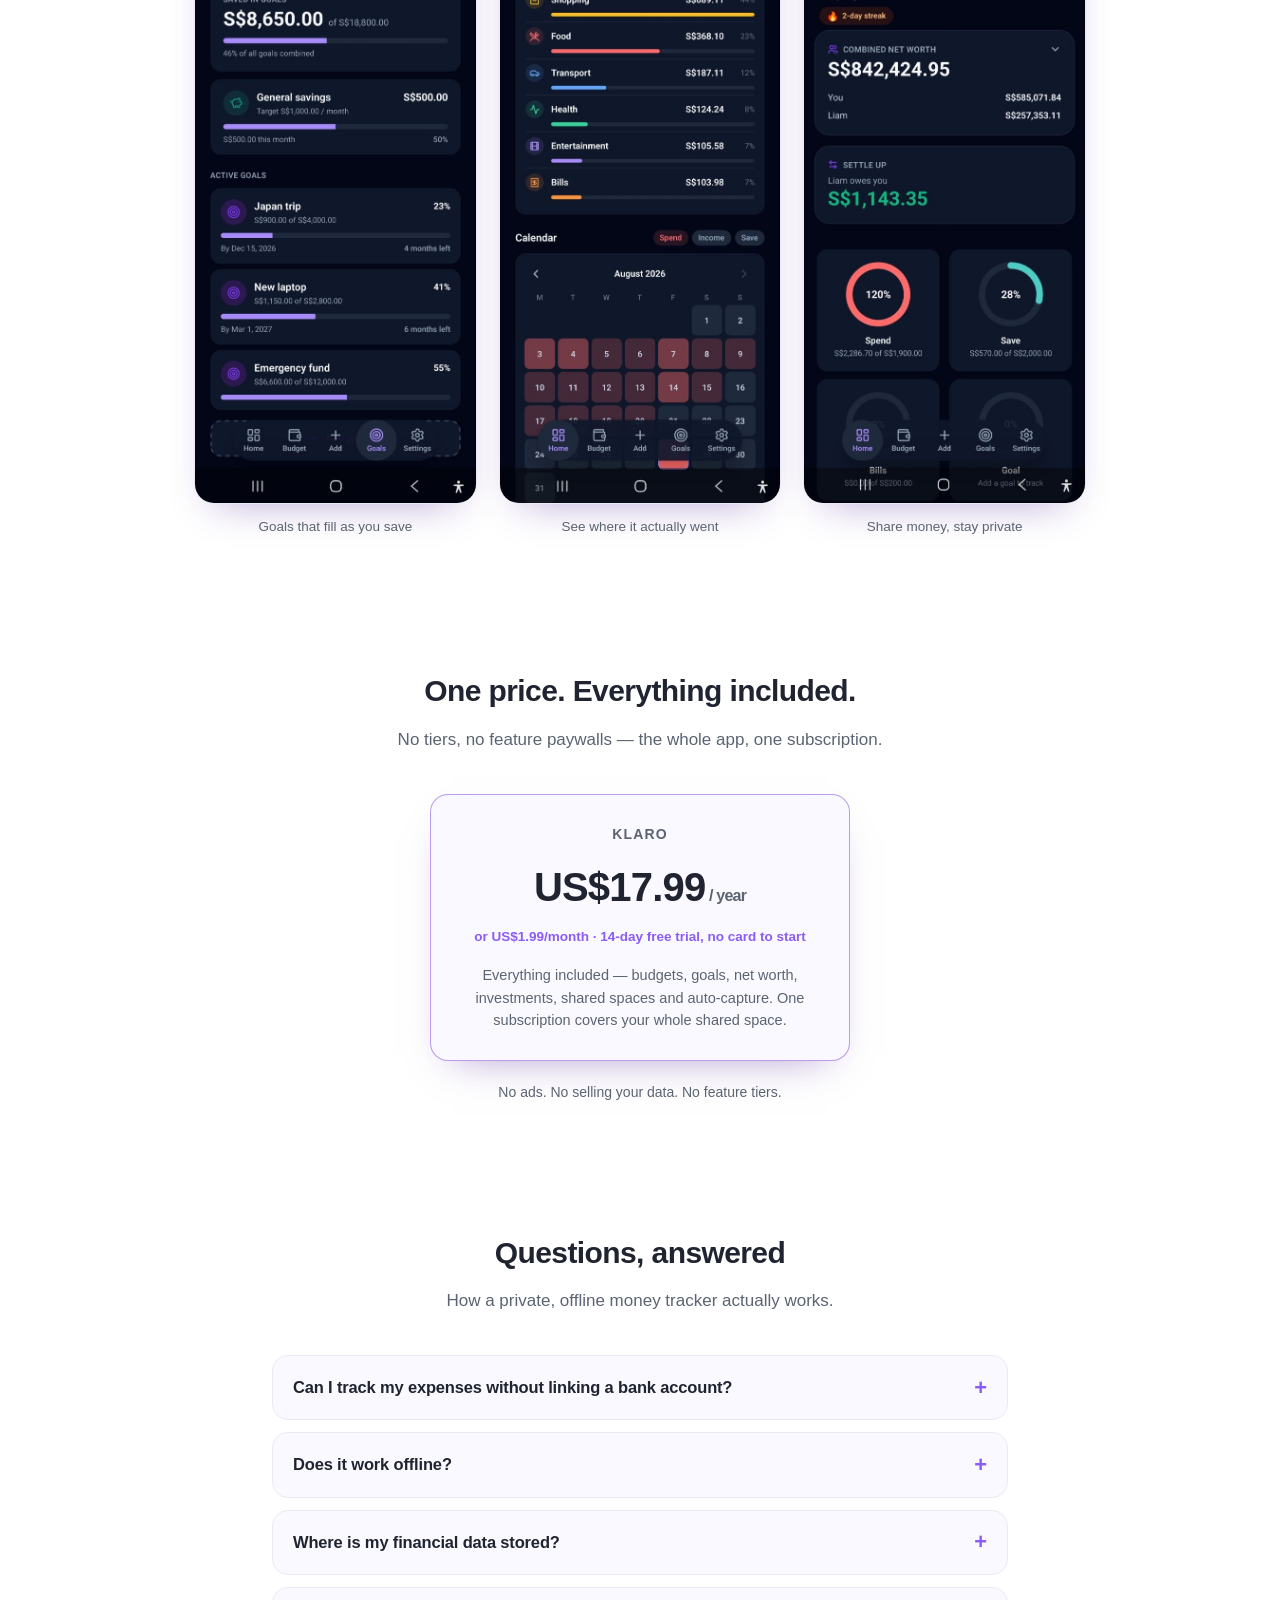
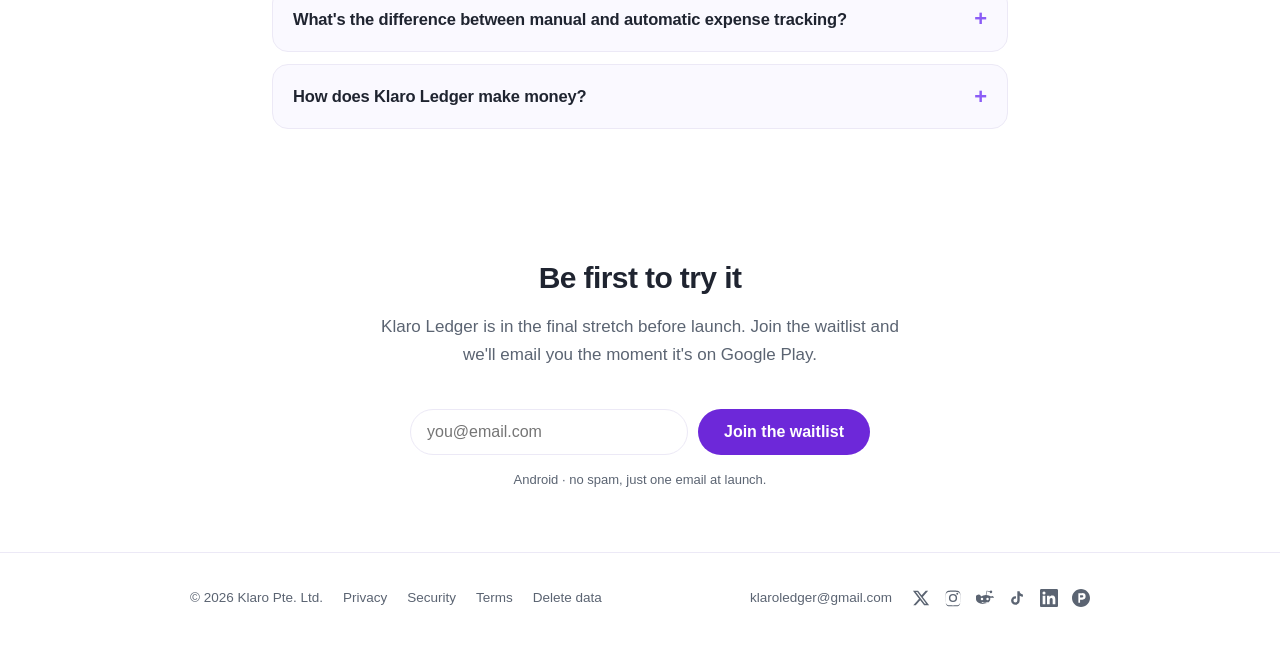
==== commit 4a316868: "Copy: de-duplicate "effortless" (4x → 1x), align meta to hero voice Not pushed — staged for review. " ====
--- a/index.html
+++ b/index.html
@@ -7,7 +7,7 @@
     <title>Klaro Ledger</title>
     <meta
       name="description"
-      content="Klaro Ledger is a private, offline-first personal finance app for Android. Your whole financial life stays on your device — and staying on top of it feels effortless. No account, no ads, no tracking. By Klaro Pte. Ltd."
+      content="Klaro Ledger is a private, offline-first personal finance app for Android. Your whole financial life stays on your device — and staying on top of it shouldn't feel like work. No account, no ads, no tracking. By Klaro Pte. Ltd."
     />
     <meta name="theme-color" content="#6d28d9" />
     <!-- Open Graph / social preview -->
@@ -15,7 +15,7 @@
     <meta property="og:title" content="Klaro Ledger — know your money, keep it yours" />
     <meta
       property="og:description"
-      content="A private, offline-first personal finance app for Android. Powerful, but effortless. No account, no ads, no tracking."
+      content="A private, offline-first personal finance app for Android. Powerful, but simple. No account, no ads, no tracking."
     />
     <meta property="og:site_name" content="Klaro Ledger" />
     <!-- ?v=2 busts social-scraper caches when the card art changes -->
@@ -39,6 +39,7 @@
             "@id": "https://klaroledger.app/#website",
             "url": "https://klaroledger.app/",
             "name": "Klaro Ledger",
+            "alternateName": "Klaro",
             "publisher": { "@id": "https://klaroledger.app/#org" }
           },
           {
@@ -47,7 +48,15 @@
             "name": "Klaro Pte. Ltd.",
             "url": "https://klaroledger.app/",
             "logo": "https://klaroledger.app/assets/icon.png",
-            "email": "klaroledger@gmail.com"
+            "email": "klaroledger@gmail.com",
+            "sameAs": [
+              "https://x.com/klaroledger",
+              "https://www.linkedin.com/company/klaro-pte-ltd",
+              "https://instagram.com/klaroledger",
+              "https://www.producthunt.com/@klaroledger",
+              "https://reddit.com/user/klaroledger",
+              "https://tiktok.com/@klaroledger"
+            ]
           },
           {
             "@type": "SoftwareApplication",
@@ -586,7 +595,7 @@
     <section id="features">
       <div class="container">
         <div class="section-head">
-          <h2>Feature-rich — made effortless</h2>
+          <h2>Feature-rich — made simple</h2>
           <p>Budgets, goals, net worth, investments, shared spaces. Everything you'd expect, all quick to log and clear to read.</p>
         </div>
         <div class="features">
